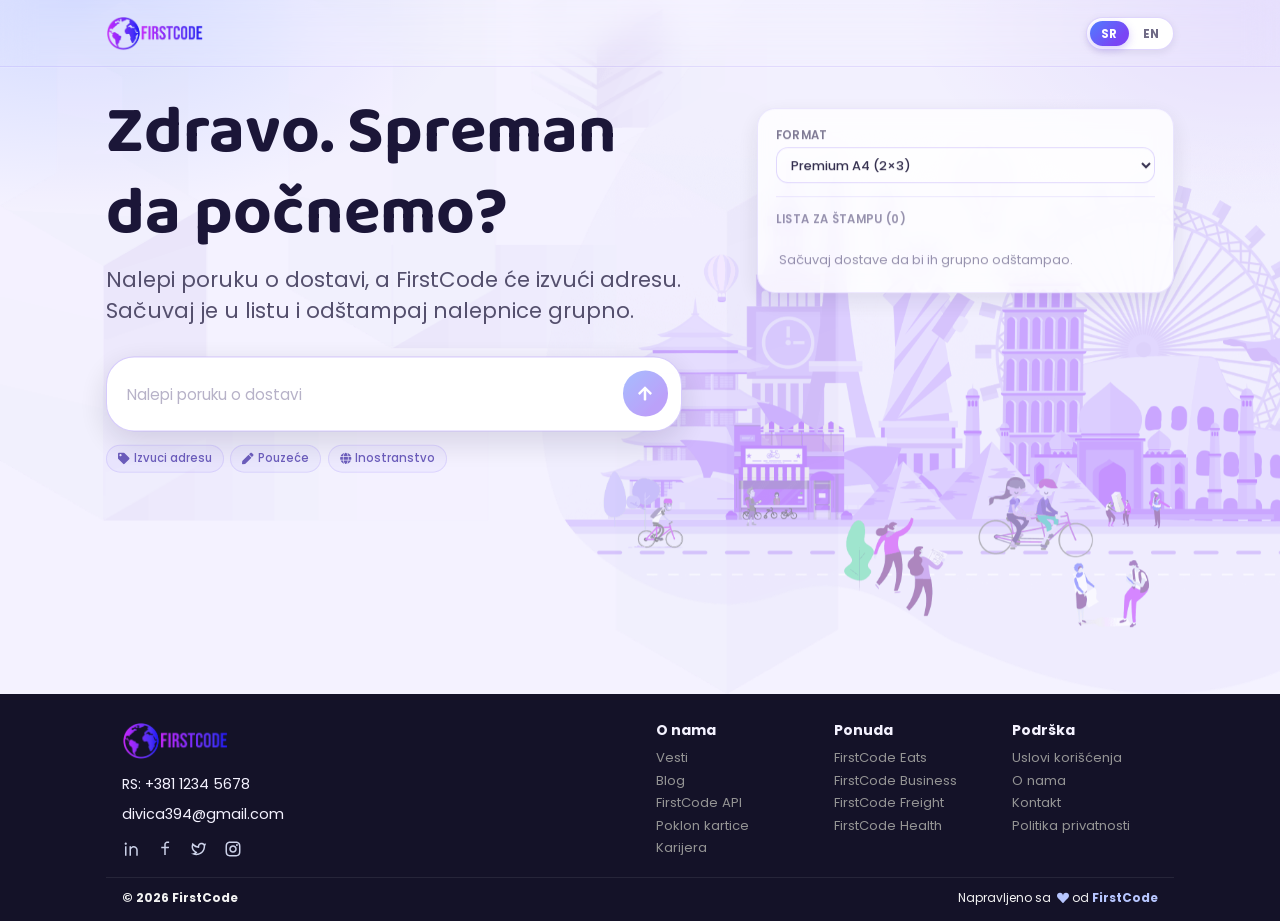
==== index.html @ b3c202a7 "Enable the Modern A4 (2×4) print format option in the selection menu and update the JavaScript const" ====
<!DOCTYPE html>
<html lang="sr" dir="ltr">

  <head>
    <meta charset="utf-8">
    <meta http-equiv="X-UA-Compatible" content="IE=edge">
    <meta name="viewport" content="width=device-width, initial-scale=1">


    <!-- ===============================================-->
    <!--    Document Title-->
    <!-- ===============================================-->
    <title data-i18n="pageTitle">FirstCode | Asistent za nalepnice</title>
    <meta name="description" data-i18n-content="pageDescription" content="Nalepi poruku o dostavi i FirstCode izvlači ime, adresu i telefon. Sačuvaj dostavu u listu i odštampaj nalepnice.">
    <meta name="robots" content="index, follow">
    <link rel="canonical" href="https://firstcode.in.rs/">
    <meta property="og:type" content="website">
    <meta property="og:site_name" content="FirstCode">
    <meta property="og:locale" content="sr_RS">
    <meta property="og:locale:alternate" content="en_US">
    <meta property="og:url" content="https://firstcode.in.rs/">
    <meta property="og:title" data-i18n-content="pageTitle" content="FirstCode | Asistent za nalepnice">
    <meta property="og:description" data-i18n-content="pageDescription" content="Nalepi poruku o dostavi i FirstCode izvlači ime, adresu i telefon. Sačuvaj dostavu u listu i odštampaj nalepnice.">
    <meta property="og:image" content="https://firstcode.in.rs/assets/img/favicons/android-chrome-512x512.png">
    <meta name="twitter:card" content="summary">
    <meta name="twitter:title" data-i18n-content="pageTitle" content="FirstCode | Asistent za nalepnice">
    <meta name="twitter:description" data-i18n-content="pageDescription" content="Nalepi poruku o dostavi i FirstCode izvlači ime, adresu i telefon. Sačuvaj dostavu u listu i odštampaj nalepnice.">
    <meta name="twitter:image" content="https://firstcode.in.rs/assets/img/favicons/android-chrome-512x512.png">
    <script type="application/ld+json">
    {
      "@context": "https://schema.org",
      "@graph": [
        {
          "@type": "WebSite",
          "@id": "https://firstcode.in.rs/#website",
          "name": "FirstCode",
          "url": "https://firstcode.in.rs/",
          "inLanguage": ["sr", "en"],
          "potentialAction": {
            "@type": "SearchAction",
            "target": {
              "@type": "EntryPoint",
              "urlTemplate": "https://firstcode.in.rs/?q={search_term_string}"
            },
            "query-input": "required name=search_term_string"
          }
        },
        {
          "@type": "WebApplication",
          "@id": "https://firstcode.in.rs/#app",
          "name": "FirstCode asistent za nalepnice",
          "url": "https://firstcode.in.rs/",
          "applicationCategory": "BusinessApplication",
          "operatingSystem": "Web",
          "browserRequirements": "Requires JavaScript",
          "isAccessibleForFree": true,
          "inLanguage": ["sr", "en"],
          "description": "Nalepi poruku o dostavi i FirstCode izvlači ime, adresu i telefon. Sačuvaj dostavu u listu i odštampaj nalepnice.",
          "offers": {
            "@type": "Offer",
            "price": "0",
            "priceCurrency": "RSD"
          }
        }
      ]
    }
    </script>


    <!-- ===============================================-->
    <!--    Favicons-->
    <!-- ===============================================-->
    <link rel="apple-touch-icon" sizes="180x180" href="assets/img/favicons/apple-touch-icon.png">
    <link rel="icon" type="image/png" sizes="32x32" href="assets/img/favicons/favicon-32x32.png">
    <link rel="icon" type="image/png" sizes="16x16" href="assets/img/favicons/favicon-16x16.png">
    <link rel="shortcut icon" type="image/x-icon" href="assets/img/favicons/favicon.ico">
    <link rel="manifest" href="assets/img/favicons/site.webmanifest">
    <meta name="msapplication-TileImage" content="assets/img/favicons/mstile-150x150.png">
    <meta name="theme-color" content="#6E46F5">


    <!-- ===============================================-->
    <!--    Stylesheets-->
    <!-- ===============================================-->
    <link rel="preconnect" href="https://fonts.googleapis.com">
    <link rel="preconnect" href="https://fonts.gstatic.com" crossorigin>
    <link href="https://fonts.googleapis.com/css2?family=Baloo+Bhaijaan+2:wght@400;500;600;700&amp;family=Poppins:ital,wght@0,400;0,500;0,600;0,700;1,300&amp;display=swap" rel="stylesheet">
    <link href="assets/css/theme.css" rel="stylesheet" />
    <link href="assets/css/user.css" rel="stylesheet" />
    <link href="assets/css/index.css" rel="stylesheet" />

  </head>


  <body>

    <!-- ===============================================-->
    <!--    Main Content-->
    <!-- ===============================================-->
    <main class="main" id="top">
      <nav class="navbar navbar-expand-lg navbar-light fixed-top py-3" data-navbar-on-scroll="light">
        <div class="container navbar-bar">
          <a class="navbar-brand" href="index.html"><img src="assets/img/icons/Logo.png" height="35" alt="FirstCode logo" /></a>
          <div id="appLanguage" class="lang-toggle" role="group" data-i18n-aria="language" aria-label="Jezik">
            <button type="button" data-lang="sr" class="is-active" aria-pressed="true">SR</button>
            <button type="button" data-lang="en" aria-pressed="false">EN</button>
          </div>
        </div>
      </nav>
      <section class="agent-home" id="home">
        <div class="bg-holder bg-size agent-bg-left">
        </div>
        <!--/.bg-holder-->

        <div class="bg-holder d-none d-lg-block hero-bg agent-bg-right">
        </div>
        <!--/.bg-holder-->

        <div class="container">
          <div class="row hero-row justify-content-center justify-content-lg-between g-4 g-xl-5">
            <div class="col-12 col-md-10 col-lg-7 text-md-start text-center">
              <div class="agent-main mx-auto mx-md-0">
                <h1 class="fs-4 fs-md-5 fs-xxl-4" data-i18n="heroTitle" data-zanim-xs='{"delay":0.3}' data-zanim-trigger="scroll">Zdravo. Spreman da počnemo?</h1>
                <p class="fs-1 mb-0" data-i18n="heroLead" data-zanim-xs='{"delay":0.5}' data-zanim-trigger="scroll">Nalepi poruku o dostavi, a FirstCode će izvući adresu. Sačuvaj je u listu i odštampaj nalepnice grupno.</p>

                <form id="composer" class="agent-composer mt-3 mt-md-4" autocomplete="off" data-zanim-xs='{"delay":0.5}' data-zanim-trigger="scroll">
                  <label class="visually-hidden" for="prompt" data-i18n="promptLabel">Nalepi poruku o dostavi</label>
                  <textarea id="prompt" rows="1" data-i18n-placeholder="promptLabel" placeholder="Nalepi poruku o dostavi" maxlength="5000" enterkeyhint="enter"></textarea>
                  <button id="send" class="agent-send" type="submit" data-i18n-aria="extractAddress" aria-label="Izvuci adresu" disabled>
                    <i class="fas fa-arrow-up"></i>
                  </button>
                </form>

                <div id="suggestions" class="agent-suggestions" data-zanim-xs='{"delay":0.6}' data-zanim-trigger="scroll">
                  <button type="button" data-i18n-text="sampleLocal" data-text="Molimo dostaviti za Anu Petrović, Knez Mihailova 12, 11000 Beograd. Telefon +381 64 123 4567.">
                    <i class="fas fa-tag me-1"></i><span class="d-none d-sm-inline" data-i18n="extractAddress">Izvuci adresu</span><span class="d-inline d-sm-none" data-i18n="addressShort">Adresa</span>
                  </button>
                  <button type="button" data-i18n-text="sampleCod" data-text="Pouzeće 3500 RSD za Marka Jovića, Bulevar kralja Aleksandra 72, 11000 Beograd. Telefon +381 63 111 2222. Tip pošiljke paket, naziv pošiljke Patike Nike.">
                    <i class="fas fa-pen me-1"></i><span data-i18n="cashOnDelivery">Pouzeće</span>
                  </button>
                  <button type="button" data-i18n-text="sampleIntl" data-text="Pošalji za John Smith, 221B Baker Street, London NW1 6XE, United Kingdom. Telefon +44 20 7946 0958.">
                    <i class="fas fa-globe me-1"></i><span data-i18n="international">Inostranstvo</span>
                  </button>
                </div>

                <div id="chat" class="agent-chat" aria-live="polite"></div>
              </div>
            </div>

            <div class="col-12 col-md-10 col-lg-5 agent-side">
              <div id="savedPanel" class="saved-panel" data-zanim-xs='{"delay":0.7}' data-zanim-trigger="scroll">
                <div id="printSettings" class="print-settings">
                  <button id="printSettingsToggle" class="print-settings-toggle" type="button" aria-expanded="false" aria-controls="printSettingsBody">
                    <span class="print-settings-toggle-main">
                      <i class="fas fa-sliders-h" aria-hidden="true"></i>
                      <span data-i18n="settings">Podešavanja</span>
                    </span>
                    <span id="printSettingsSummary" class="print-settings-summary">Premium</span>
                    <i class="fas fa-chevron-down print-settings-chevron" aria-hidden="true"></i>
                  </button>
                  <div id="printSettingsBody" class="print-settings-body">
                    <label for="printFormat">
                      <span data-i18n="format">Format</span>
                      <select id="printFormat">
                        <option value="PREMIUM_A4_2x3">Premium A4 (2×3)</option>
                        <option value="CLASSIC_A4_2x3">Classic A4 (2×3)</option>
                        <option value="MODERN_A4_2x4">Modern A4 (2×4)</option>
                        <option value="A4_4x2">A4 2×3 labels</option>
                        <option value="A4_3x3">A4 3×5 labels</option>
                        <option value="LABEL_100x150">Label 100×150 mm</option>
                      </select>
                    </label>
                  </div>
                </div>

                <div class="saved-panel-header">
                  <h2><span data-i18n="printList">Lista za štampu</span> <span id="savedCount">(0)</span></h2>
                  <button id="selectAllSaved" class="saved-select-all is-hidden" type="button">Izaberi sve</button>
                </div>
                <p id="savedEmpty" class="saved-empty" data-i18n="savedEmpty">Sačuvaj dostave da bi ih grupno odštampao.</p>
                <div id="savedList" class="saved-list"></div>
                <div id="savedPagination" class="saved-pagination" data-i18n-aria="listPagination" aria-label="Paginacija liste">
                  <span id="savedPageInfo" class="saved-pagination-info">1 / 1</span>
                  <div class="saved-pagination-controls">
                    <button id="savedPrevPage" class="saved-page-btn" type="button" data-i18n-aria="prevPage" aria-label="Prethodna strana" disabled>
                      <i class="fas fa-chevron-left" aria-hidden="true"></i>
                    </button>
                    <button id="savedNextPage" class="saved-page-btn" type="button" data-i18n-aria="nextPage" aria-label="Sledeća strana" disabled>
                      <i class="fas fa-chevron-right" aria-hidden="true"></i>
                    </button>
                  </div>
                </div>
                <div id="savedActions" class="saved-panel-actions is-empty">
                  <button id="printSaved" class="action-btn" type="button" disabled>
                    <i class="fas fa-print" aria-hidden="true"></i> <span data-i18n="print">Odštampaj</span>
                  </button>
                  <button id="clearSaved" class="action-btn" type="button" disabled>
                    <i class="fas fa-trash" aria-hidden="true"></i> <span data-i18n="deleteAll">Obriši sve</span>
                  </button>
                </div>
              </div>
            </div>
          </div>
        </div>
      </section>
    </main>
    <!-- ===============================================-->
    <!--    End of Main Content-->
    <!-- ===============================================-->

      <footer class="site-footer">
        <div class="container">
          <div class="row footer-main align-items-start">
            <div class="col-12 col-lg-6 mb-3 mb-lg-0 order-0">
              <a class="text-decoration-none footer-brand" href="#"><img src="assets/img/icons/Logo2.png" height="38" alt="FirstCode" /></a>
              <p class="text-light footer-contact">RS: +381 1234 5678</p>
              <p class="text-light footer-email">divica394@gmail.com</p>
              <div class="d-flex footer-social">
                <a href="#!"><img class="me-3" src="assets/img/gallery/linkedin-line1.svg" alt="LinkedIn" width="18" height="18" /></a>
                <a href="#!"><img class="me-3" src="assets/img/gallery/facebook-line1.svg" alt="Facebook" width="18" height="18" /></a>
                <a href="#!"><img class="me-3" src="assets/img/gallery/twitter-line1.svg" alt="Twitter" width="18" height="18" /></a>
                <a href="#!"><img class="me-3" src="assets/img/gallery/instagram-line1.svg" alt="Instagram" width="18" height="18" /></a>
              </div>
            </div>
            <div class="col-6 col-sm-4 col-lg-2 mb-3 mb-lg-0 order-2 order-sm-1">
              <h5 class="fw-bold text-light font-sans-serif footer-col-title" data-i18n="about">O nama</h5>
              <ul class="list-unstyled text-light footer-links">
                <li><a class="text-500 footer-link text-light" href="#!" data-i18n="news">Vesti</a></li>
                <li><a class="text-500 footer-link text-light" href="#!" data-i18n="blog">Blog</a></li>
                <li><a class="text-500 footer-link text-light" href="#!">FirstCode API</a></li>
                <li><a class="text-500 footer-link text-light" href="#!" data-i18n="giftCards">Poklon kartice</a></li>
                <li><a class="text-500 footer-link text-light" href="#!" data-i18n="careers">Karijera</a></li>
              </ul>
            </div>
            <div class="col-6 col-sm-4 col-lg-2 mb-3 mb-lg-0 order-3 order-sm-2">
              <h5 class="fw-bold text-light font-sans-serif footer-col-title" data-i18n="offer">Ponuda</h5>
              <ul class="list-unstyled text-light footer-links">
                <li><a class="text-500 footer-link text-light" href="#!">FirstCode Eats</a></li>
                <li><a class="text-500 footer-link text-light" href="#!">FirstCode Business</a></li>
                <li><a class="text-500 footer-link text-light" href="#!">FirstCode Freight</a></li>
                <li><a class="text-500 footer-link text-light" href="#!">FirstCode Health</a></li>
              </ul>
            </div>
            <div class="col-12 col-sm-4 col-lg-2 mb-0 order-4 order-sm-3">
              <h5 class="fw-bold text-light font-sans-serif footer-col-title" data-i18n="support">Podrška</h5>
              <ul class="list-unstyled text-light footer-links">
                <li><a class="text-500 footer-link text-light" href="terms.html" data-i18n="terms">Uslovi korišćenja</a></li>
                <li><a class="text-500 footer-link text-light" href="#!" data-i18n="about">O nama</a></li>
                <li><a class="text-500 footer-link text-light" href="#!" data-i18n="contact">Kontakt</a></li>
                <li><a class="text-500 footer-link text-light" href="privacy.html" data-i18n="usagePolicy">Politika privatnosti</a></li>
              </ul>
            </div>
          </div>

          <div class="row justify-content-md-between align-items-center footer-bottom">
            <div class="col-12 col-md-6 text-center text-md-start">
              <p class="fs--1 fw-bold text-200">&copy; 2026 FirstCode</p>
            </div>
            <div class="col-12 col-md-6 text-center text-md-end">
              <p class="fs--1 text-200"> <span data-i18n="madeWith">Napravljeno sa</span>&nbsp;
                <svg class="bi bi-suit-heart-fill" xmlns="http://www.w3.org/2000/svg" width="12" height="12" fill="#B7C6FF" viewBox="0 0 16 16">
                  <path d="M4 1c2.21 0 4 1.755 4 3.92C8 2.755 9.79 1 12 1s4 1.755 4 3.92c0 3.263-3.234 4.414-7.608 9.608a.513.513 0 0 1-.784 0C3.234 9.334 0 8.183 0 4.92 0 2.755 1.79 1 4 1z"></path>
                </svg>&nbsp;<span data-i18n="madeBy">od</span>&nbsp;<a class="fw-bold text-info text-200" href="https://firstcode.in.rs/" target="_blank">FirstCode </a>
              </p>
            </div>
          </div>
        </div>
      </footer>

    <div id="editModal" class="edit-modal" aria-hidden="true">
      <div class="edit-modal-dialog" role="dialog" aria-modal="true" aria-labelledby="editModalTitle">
        <div class="edit-modal-header">
          <h3 id="editModalTitle" data-i18n="editDelivery">Izmena dostave</h3>
          <button id="editModalClose" class="edit-modal-close" type="button" data-i18n-aria="close" aria-label="Zatvori">
            <i class="fas fa-times" aria-hidden="true"></i>
          </button>
        </div>
        <form id="editForm" class="edit-form">
          <input type="hidden" id="editId" />
          <div class="edit-form-grid">
            <label class="span-2">
              <span data-i18n="fullName">Ime i prezime</span>
              <input id="editFullName" name="fullName" type="text" required maxlength="200" autocomplete="name" />
            </label>
            <label>
              <span data-i18n="phone">Telefon</span>
              <input id="editPhone" name="phoneNumber" type="text" maxlength="50" autocomplete="tel" />
            </label>
            <label>
              <span data-i18n="email">Email</span>
              <input id="editEmail" name="email" type="email" maxlength="120" autocomplete="email" />
            </label>
            <label class="span-2">
              <span data-i18n="street">Ulica i broj</span>
              <input id="editStreet" name="streetAddress" type="text" required maxlength="250" autocomplete="street-address" />
            </label>
            <label>
              <span data-i18n="city">Grad</span>
              <input id="editCity" name="city" type="text" required maxlength="120" autocomplete="address-level2" />
            </label>
            <label>
              <span data-i18n="postalCode">Poštanski broj</span>
              <input id="editPostal" name="postalCode" type="text" maxlength="20" autocomplete="postal-code" />
            </label>
            <label>
              <span data-i18n="country">Država</span>
              <input id="editCountry" name="country" type="text" maxlength="120" autocomplete="country-name" />
            </label>
            <label>
              <span data-i18n="payer">Plaća</span>
              <select id="editPayer" name="payerType">
                <option value="RECEIVER" data-i18n="receiver">Primalac</option>
                <option value="SENDER" data-i18n="sender">Pošiljalac</option>
              </select>
            </label>
            <label class="span-2">
              <span data-i18n="codAmount">Pouzeće (RSD)</span>
              <input id="editCod" name="codAmount" type="number" min="0" step="0.01" inputmode="decimal" />
            </label>
            <label>
              <span data-i18n="shipmentType">Tip pošiljke</span>
              <input id="editShipmentType" name="shipmentType" type="text" list="shipmentTypeOptions" maxlength="80" autocomplete="off" />
              <datalist id="shipmentTypeOptions">
                <option value="paket"></option>
                <option value="Post Express"></option>
                <option value="Preporučena"></option>
                <option value="Preporučena inostranstvo"></option>
                <option value="EMS"></option>
                <option value="Vrednosno pismo"></option>
                <option value="dokument"></option>
                <option value="pismo"></option>
                <option value="paleta"></option>
              </datalist>
            </label>
            <label>
              <span data-i18n="shipmentName">Naziv pošiljke</span>
              <input id="editShipmentName" name="shipmentName" type="text" maxlength="200" autocomplete="off" />
            </label>
          </div>
          <div class="edit-modal-actions">
            <button id="editCancel" class="action-btn" type="button">
              <i class="fas fa-times" aria-hidden="true"></i> <span data-i18n="close">Zatvori</span>
            </button>
            <button id="editPrint" class="action-btn" type="button">
              <i class="fas fa-print" aria-hidden="true"></i> <span data-i18n="print">Odštampaj</span>
            </button>
            <button id="editSave" class="action-btn is-primary" type="submit">
              <i class="fas fa-save" aria-hidden="true"></i> <span data-i18n="save">Sačuvaj</span>
            </button>
          </div>
        </form>
      </div>
    </div>

    <div id="confirmModal" class="edit-modal" aria-hidden="true">
      <div class="edit-modal-dialog confirm-modal-dialog" role="dialog" aria-modal="true" aria-labelledby="confirmModalTitle">
        <div class="edit-modal-header">
          <h3 id="confirmModalTitle" data-i18n="confirm">Potvrda</h3>
          <button id="confirmModalClose" class="edit-modal-close" type="button" data-i18n-aria="close" aria-label="Zatvori">
            <i class="fas fa-times" aria-hidden="true"></i>
          </button>
        </div>
        <p id="confirmModalMessage" class="confirm-modal-message"></p>
        <div class="edit-modal-actions">
          <button id="confirmCancel" class="action-btn" type="button">
            <i class="fas fa-times" aria-hidden="true"></i> <span data-i18n="cancel">Otkaži</span>
          </button>
          <button id="confirmOk" class="action-btn is-danger" type="button">
            <i class="fas fa-trash" aria-hidden="true"></i> <span data-i18n="delete">Obriši</span>
          </button>
        </div>
      </div>
    </div>

    <div id="pdfPreviewModal" class="edit-modal pdf-preview-modal" aria-hidden="true">
      <div class="pdf-preview-tools">
        <button id="pdfPreviewDownload" class="pdf-preview-tool" type="button" data-i18n-aria="download" aria-label="Preuzmi" disabled>
          <i class="fas fa-download" aria-hidden="true"></i>
        </button>
        <button id="pdfPreviewPrint" class="pdf-preview-tool" type="button" data-i18n-aria="print" aria-label="Odštampaj" disabled>
          <i class="fas fa-print" aria-hidden="true"></i>
        </button>
        <button id="pdfPreviewClose" class="pdf-preview-tool" type="button" data-i18n-aria="close" aria-label="Zatvori">
          <i class="fas fa-times" aria-hidden="true"></i>
        </button>
      </div>
      <div class="pdf-preview-dialog" role="dialog" aria-modal="true" data-i18n-aria="labelPreview" aria-label="Pregled nalepnice">
        <div id="pdfPreviewStatus" class="pdf-preview-status" hidden>
          <span class="pdf-preview-spinner" aria-hidden="true"></span>
          <span id="pdfPreviewStatusText">Pripremam pregled</span>
        </div>
        <div id="pdfPreviewPages" class="pdf-preview-pages"></div>
      </div>
    </div>

    <!-- ===============================================-->
    <!--    JavaScripts-->
    <!-- ===============================================-->
    <script src="vendors/popper/popper.min.js"></script>
    <script src="vendors/bootstrap/bootstrap.min.js"></script>
    <script src="vendors/anchorjs/anchor.min.js"></script>
    <script src="vendors/is/is.min.js"></script>
    <script src="vendors/fontawesome/all.min.js"></script>
    <script src="vendors/lodash/lodash.min.js"></script>
    <script src="https://cdnjs.cloudflare.com/ajax/libs/gsap/3.7.0/gsap.min.js"></script>
    <script src="vendors/imagesloaded/imagesloaded.pkgd.js"></script>
    <script src="vendors/gsap/customEase.js"></script>
    <script src="vendors/gsap/scrollToPlugin.js"></script>
    <!--script(src=`${CWD}vendors/gsap/drawSVGPlugin.js`)-->
    <script src="assets/js/theme.js"></script>
    <script src="assets/js/i18n.js"></script>
    <script src="assets/js/index.js"></script>


  </body>

</html>
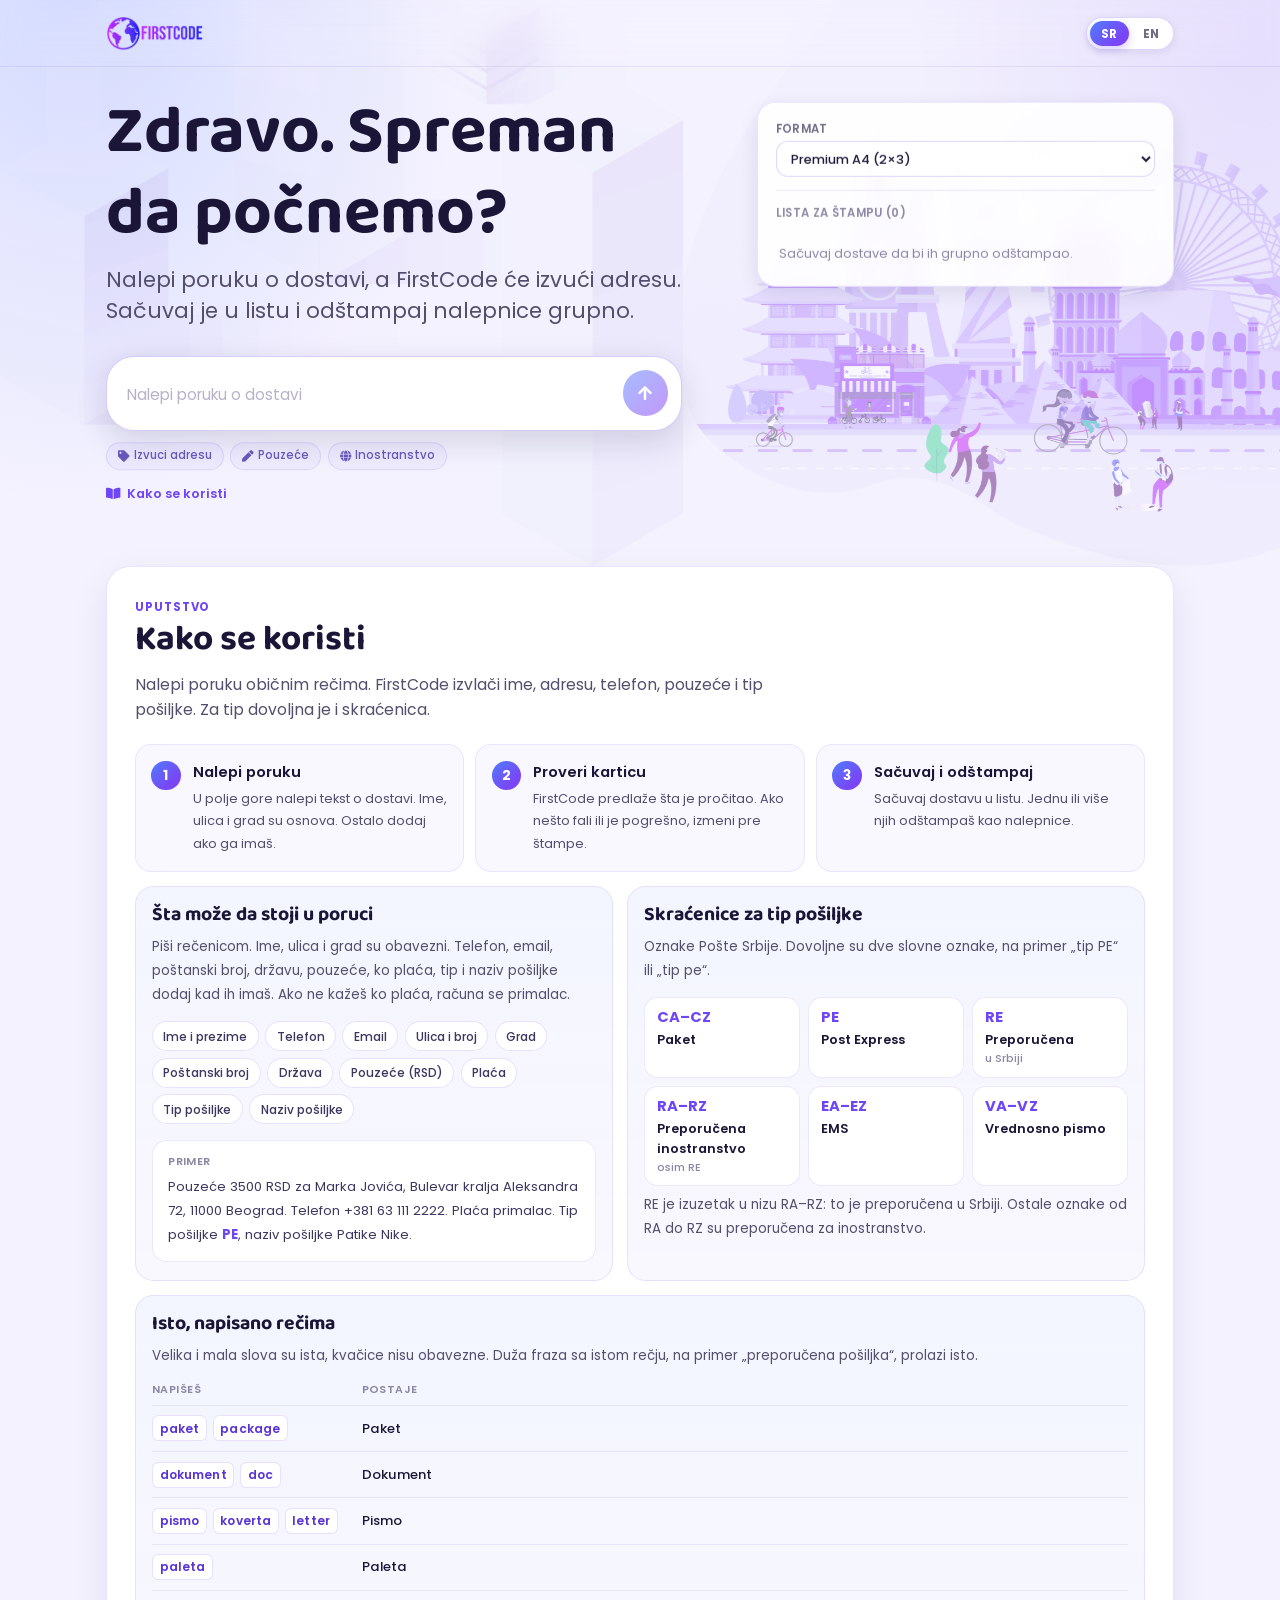
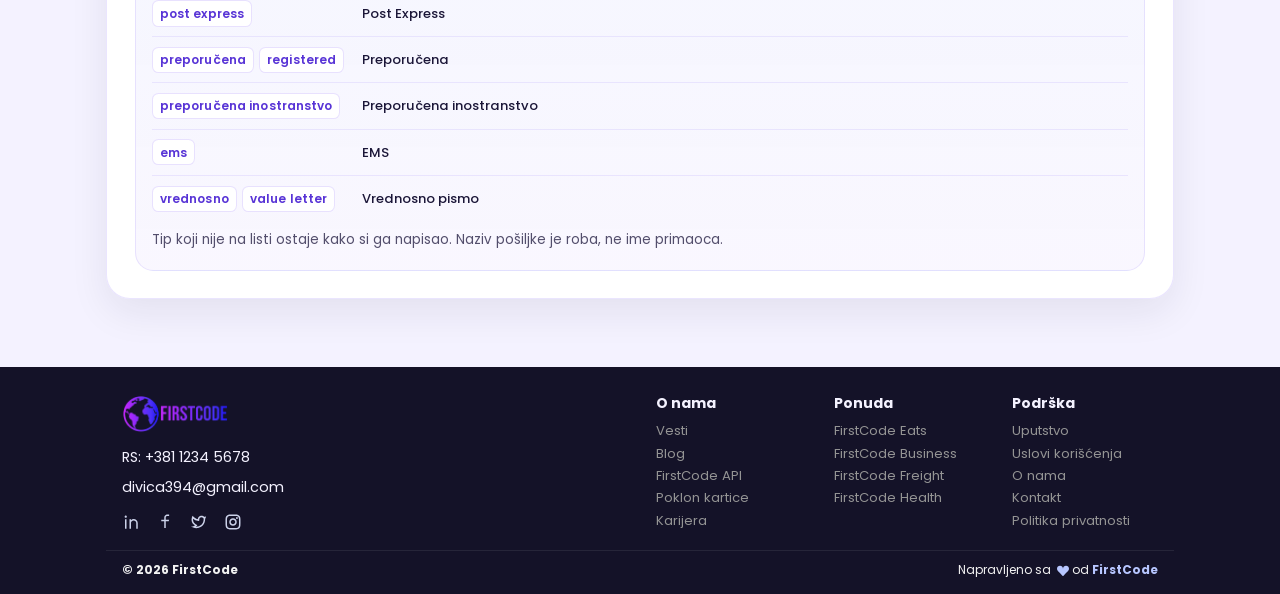
==== commit 95d8ecf9: "Add a home-page guide for the label flow and shipment shortcuts. The guide shows the three steps, wh" ====
--- a/index.html
+++ b/index.html
@@ -142,6 +142,10 @@
                     <i class="fas fa-globe me-1"></i><span data-i18n="international">Inostranstvo</span>
                   </button>
                 </div>
+                <a class="usage-jump" href="#uputstvo">
+                  <i class="fas fa-book-open" aria-hidden="true"></i>
+                  <span data-i18n="guideJump">Kako se koristi</span>
+                </a>
 
                 <div id="chat" class="agent-chat" aria-live="polite"></div>
               </div>
@@ -199,6 +203,156 @@
                   </button>
                 </div>
               </div>
+            </div>
+          </div>
+        </div>
+      </section>
+
+      <section class="usage-guide" id="uputstvo" aria-labelledby="usageGuideTitle">
+        <div class="container">
+          <div class="usage-guide-card">
+            <p class="usage-kicker" data-i18n="guideKicker">Uputstvo</p>
+            <h2 id="usageGuideTitle" data-i18n="guideTitle">Kako se koristi</h2>
+            <p class="usage-lead" data-i18n="guideLead">Nalepi poruku običnim rečima. FirstCode izvlači ime, adresu, telefon, pouzeće i tip pošiljke. Za tip dovoljna je i skraćenica.</p>
+
+            <ol class="usage-steps">
+              <li class="usage-step">
+                <span class="usage-step-index" aria-hidden="true">1</span>
+                <div>
+                  <h3 data-i18n="guideStep1Title">Nalepi poruku</h3>
+                  <p data-i18n="guideStep1Body">U polje gore nalepi tekst o dostavi. Ime, ulica i grad su osnova. Ostalo dodaj ako ga imaš.</p>
+                </div>
+              </li>
+              <li class="usage-step">
+                <span class="usage-step-index" aria-hidden="true">2</span>
+                <div>
+                  <h3 data-i18n="guideStep2Title">Proveri karticu</h3>
+                  <p data-i18n="guideStep2Body">FirstCode predlaže šta je pročitao. Ako nešto fali ili je pogrešno, izmeni pre štampe.</p>
+                </div>
+              </li>
+              <li class="usage-step">
+                <span class="usage-step-index" aria-hidden="true">3</span>
+                <div>
+                  <h3 data-i18n="guideStep3Title">Sačuvaj i odštampaj</h3>
+                  <p data-i18n="guideStep3Body">Sačuvaj dostavu u listu. Jednu ili više njih odštampaš kao nalepnice.</p>
+                </div>
+              </li>
+            </ol>
+
+            <div class="usage-split">
+              <article class="usage-panel">
+                <h3 data-i18n="guideWriteTitle">Šta može da stoji u poruci</h3>
+                <p data-i18n="guideWriteBody">Piši rečenicom. Ime, ulica i grad su obavezni. Telefon, email, poštanski broj, državu, pouzeće, ko plaća, tip i naziv pošiljke dodaj kad ih imaš. Ako ne kažeš ko plaća, računa se primalac.</p>
+                <ul class="usage-fields">
+                  <li data-i18n="fullName">Ime i prezime</li>
+                  <li data-i18n="phone">Telefon</li>
+                  <li data-i18n="email">Email</li>
+                  <li data-i18n="street">Ulica i broj</li>
+                  <li data-i18n="city">Grad</li>
+                  <li data-i18n="postalCode">Poštanski broj</li>
+                  <li data-i18n="country">Država</li>
+                  <li data-i18n="codAmount">Pouzeće (RSD)</li>
+                  <li data-i18n="payer">Plaća</li>
+                  <li data-i18n="shipmentType">Tip pošiljke</li>
+                  <li data-i18n="shipmentName">Naziv pošiljke</li>
+                </ul>
+                <div class="usage-example">
+                  <span class="usage-example-label" data-i18n="guideExampleLabel">Primer</span>
+                  <p>
+                    <span data-i18n="guideExampleBefore">Pouzeće 3500 RSD za Marka Jovića, Bulevar kralja Aleksandra 72, 11000 Beograd. Telefon +381 63 111 2222. Plaća primalac. Tip pošiljke </span><code>PE</code><span data-i18n="guideExampleAfter">, naziv pošiljke Patike Nike.</span>
+                  </p>
+                </div>
+              </article>
+
+              <article class="usage-panel">
+                <h3 data-i18n="guideMarksTitle">Skraćenice za tip pošiljke</h3>
+                <p data-i18n="guideMarksLead">Oznake Pošte Srbije. Dovoljne su dve slovne oznake, na primer „tip PE“ ili „tip pe“.</p>
+                <div class="usage-marks">
+                  <div class="usage-mark">
+                    <code>CA–CZ</code>
+                    <strong data-i18n="shipmentTypePaket">Paket</strong>
+                    <small></small>
+                  </div>
+                  <div class="usage-mark">
+                    <code>PE</code>
+                    <strong data-i18n="shipmentTypePostExpress">Post Express</strong>
+                    <small></small>
+                  </div>
+                  <div class="usage-mark">
+                    <code>RE</code>
+                    <strong data-i18n="shipmentTypeRegistered">Preporučena</strong>
+                    <small data-i18n="guideMarkDomestic">u Srbiji</small>
+                  </div>
+                  <div class="usage-mark">
+                    <code>RA–RZ</code>
+                    <strong data-i18n="shipmentTypeRegisteredIntl">Preporučena inostranstvo</strong>
+                    <small data-i18n="guideMarkExceptRe">osim RE</small>
+                  </div>
+                  <div class="usage-mark">
+                    <code>EA–EZ</code>
+                    <strong data-i18n="shipmentTypeEms">EMS</strong>
+                    <small></small>
+                  </div>
+                  <div class="usage-mark">
+                    <code>VA–VZ</code>
+                    <strong data-i18n="shipmentTypeValueLetter">Vrednosno pismo</strong>
+                    <small></small>
+                  </div>
+                </div>
+                <p class="usage-hint" data-i18n="guideMarksHint">RE je izuzetak u nizu RA–RZ: to je preporučena u Srbiji. Ostale oznake od RA do RZ su preporučena za inostranstvo.</p>
+              </article>
+            </div>
+
+            <div class="usage-words">
+              <h3 data-i18n="guideWordsTitle">Isto, napisano rečima</h3>
+              <p data-i18n="guideWordsLead">Velika i mala slova su ista, kvačice nisu obavezne. Duža fraza sa istom rečju, na primer „preporučena pošiljka“, prolazi isto.</p>
+              <table class="usage-aliases">
+                <thead>
+                  <tr>
+                    <th scope="col" data-i18n="guideAliasYouWrite">Napišeš</th>
+                    <th scope="col" data-i18n="guideAliasBecomes">Postaje</th>
+                  </tr>
+                </thead>
+                <tbody>
+                  <tr>
+                    <td><code>paket</code><code>package</code></td>
+                    <td data-i18n="shipmentTypePaket">Paket</td>
+                  </tr>
+                  <tr>
+                    <td><code>dokument</code><code>doc</code></td>
+                    <td data-i18n="shipmentTypeDokument">Dokument</td>
+                  </tr>
+                  <tr>
+                    <td><code>pismo</code><code>koverta</code><code>letter</code></td>
+                    <td data-i18n="shipmentTypePismo">Pismo</td>
+                  </tr>
+                  <tr>
+                    <td><code>paleta</code></td>
+                    <td data-i18n="shipmentTypePaleta">Paleta</td>
+                  </tr>
+                  <tr>
+                    <td><code>post express</code></td>
+                    <td data-i18n="shipmentTypePostExpress">Post Express</td>
+                  </tr>
+                  <tr>
+                    <td><code>preporučena</code><code>registered</code></td>
+                    <td data-i18n="shipmentTypeRegistered">Preporučena</td>
+                  </tr>
+                  <tr>
+                    <td><code>preporučena inostranstvo</code></td>
+                    <td data-i18n="shipmentTypeRegisteredIntl">Preporučena inostranstvo</td>
+                  </tr>
+                  <tr>
+                    <td><code>ems</code></td>
+                    <td data-i18n="shipmentTypeEms">EMS</td>
+                  </tr>
+                  <tr>
+                    <td><code>vrednosno</code><code>value letter</code></td>
+                    <td data-i18n="shipmentTypeValueLetter">Vrednosno pismo</td>
+                  </tr>
+                </tbody>
+              </table>
+              <p class="usage-unknown" data-i18n="guideUnknown">Tip koji nije na listi ostaje kako si ga napisao. Naziv pošiljke je roba, ne ime primaoca.</p>
             </div>
           </div>
         </div>
@@ -244,6 +398,7 @@
             <div class="col-12 col-sm-4 col-lg-2 mb-0 order-4 order-sm-3">
               <h5 class="fw-bold text-light font-sans-serif footer-col-title" data-i18n="support">Podrška</h5>
               <ul class="list-unstyled text-light footer-links">
+                <li><a class="text-500 footer-link text-light" href="#uputstvo" data-i18n="guideKicker">Uputstvo</a></li>
                 <li><a class="text-500 footer-link text-light" href="terms.html" data-i18n="terms">Uslovi korišćenja</a></li>
                 <li><a class="text-500 footer-link text-light" href="#!" data-i18n="about">O nama</a></li>
                 <li><a class="text-500 footer-link text-light" href="#!" data-i18n="contact">Kontakt</a></li>
--- a/assets/css/index.css
+++ b/assets/css/index.css
@@ -18,12 +18,13 @@
 
 .agent-home {
   padding-top: 5.5rem !important;
-  padding-bottom: 10.5rem !important;
+  padding-bottom: 3.25rem !important;
   min-height: auto !important;
   overflow: hidden;
 }
 
-.agent-home.is-chatting .agent-suggestions { display: none; }
+.agent-home.is-chatting .agent-suggestions,
+.agent-home.is-chatting .usage-jump { display: none; }
 
 .agent-home .hero-row {
   align-items: flex-start;
@@ -598,7 +599,7 @@
 @media (min-width: 992px) {
   .agent-home {
     padding-top: 6rem !important;
-    padding-bottom: 14rem !important;
+    padding-bottom: 3.75rem !important;
   }
 
   .agent-side {
@@ -1041,7 +1042,7 @@
 @media (max-width: 767.98px) {
   .agent-home {
     padding-top: 4.75rem !important;
-    padding-bottom: 6rem !important;
+    padding-bottom: 2.25rem !important;
   }
 
   .agent-home .container {
@@ -1372,6 +1373,309 @@
   }
 }
 
+.usage-jump {
+  display: inline-flex;
+  align-items: center;
+  gap: 0.4rem;
+  margin-top: 0.85rem;
+  color: #6E46F5;
+  font: 600 0.8rem/1.2rem "Poppins", sans-serif;
+  text-decoration: none;
+}
+
+.usage-jump i {
+  font-size: 0.75rem;
+}
+
+.usage-jump:hover {
+  color: #5834D6;
+  text-decoration: underline;
+}
+
+.usage-jump:focus-visible {
+  outline: 2px solid #6E46F5;
+  outline-offset: 3px;
+  border-radius: 0.3rem;
+}
+
+.usage-guide {
+  scroll-margin-top: 5.5rem;
+  padding: 0 0 4.25rem;
+}
+
+.usage-guide-card {
+  padding: 1.35rem 1.05rem 1.3rem;
+  border: 1px solid rgba(110, 70, 245, 0.14);
+  border-radius: 1.5rem;
+  background: rgba(255, 255, 255, 0.94);
+  box-shadow: 0 0.85rem 2.4rem rgba(27, 22, 56, 0.08);
+}
+
+.usage-kicker {
+  margin: 0;
+  color: #6E46F5;
+  font: 700 0.72rem/1rem "Poppins", sans-serif;
+  letter-spacing: 0.08em;
+  text-transform: uppercase;
+}
+
+.usage-guide h2 {
+  margin: 0.35rem 0 0;
+  color: #1B1638;
+  font-family: "Baloo Bhaijaan 2", "Poppins", sans-serif;
+  font-size: clamp(1.7rem, 3vw, 2.2rem);
+  font-weight: 700;
+  line-height: 1.15;
+}
+
+.usage-lead {
+  max-width: 40rem;
+  margin: 0.65rem 0 0;
+  color: #534E6C;
+  font: 400 0.98rem/1.6rem "Poppins", sans-serif;
+}
+
+.usage-steps {
+  display: grid;
+  grid-template-columns: 1fr;
+  gap: 0.7rem;
+  margin: 1.35rem 0 0;
+  padding: 0;
+  list-style: none;
+}
+
+.usage-step {
+  display: flex;
+  gap: 0.75rem;
+  margin: 0;
+  padding: 0.95rem 0.95rem 1rem;
+  border: 1px solid rgba(110, 70, 245, 0.1);
+  border-radius: 1rem;
+  background: rgba(110, 70, 245, 0.045);
+}
+
+.usage-step-index {
+  display: grid;
+  flex: 0 0 auto;
+  place-items: center;
+  width: 1.85rem;
+  height: 1.85rem;
+  border-radius: 50%;
+  background: var(--fc-gradient);
+  color: #fff;
+  font: 700 0.85rem/1 "Poppins", sans-serif;
+}
+
+.usage-step h3 {
+  margin: 0.12rem 0 0;
+  color: #1B1638;
+  font: 600 0.92rem/1.3rem "Poppins", sans-serif;
+}
+
+.usage-step p {
+  margin: 0.28rem 0 0;
+  color: #534E6C;
+  font: 400 0.8rem/1.4rem "Poppins", sans-serif;
+}
+
+.usage-split {
+  display: grid;
+  gap: 0.85rem;
+  margin-top: 0.85rem;
+}
+
+.usage-panel,
+.usage-words {
+  padding: 1.1rem 1rem 1.15rem;
+  border: 1px solid rgba(110, 70, 245, 0.12);
+  border-radius: 1.15rem;
+  background: linear-gradient(180deg, rgba(79, 125, 255, 0.07), rgba(122, 69, 245, 0.045));
+}
+
+.usage-words {
+  margin-top: 0.85rem;
+}
+
+.usage-panel h3,
+.usage-words h3 {
+  margin: 0;
+  color: #1B1638;
+  font-family: "Baloo Bhaijaan 2", "Poppins", sans-serif;
+  font-size: 1.22rem;
+  font-weight: 700;
+  line-height: 1.25;
+}
+
+.usage-panel > p,
+.usage-words > p {
+  margin: 0.4rem 0 0;
+  color: #534E6C;
+  font: 400 0.84rem/1.5rem "Poppins", sans-serif;
+}
+
+.usage-fields {
+  display: flex;
+  flex-wrap: wrap;
+  gap: 0.4rem;
+  margin: 0.9rem 0 0;
+  padding: 0;
+  list-style: none;
+}
+
+.usage-fields li {
+  padding: 0.28rem 0.65rem;
+  border: 1px solid rgba(110, 70, 245, 0.16);
+  border-radius: 999px;
+  background: #fff;
+  color: #3d3760;
+  font: 500 0.75rem/1.2rem "Poppins", sans-serif;
+}
+
+.usage-example {
+  margin: 0.95rem 0 0;
+  padding: 0.85rem 0.95rem;
+  border: 1px solid rgba(110, 70, 245, 0.12);
+  border-radius: 0.9rem;
+  background: #fff;
+}
+
+.usage-example-label {
+  display: block;
+  margin-bottom: 0.3rem;
+  color: #8B86A3;
+  font: 600 0.68rem/1rem "Poppins", sans-serif;
+  letter-spacing: 0.04em;
+  text-transform: uppercase;
+}
+
+.usage-example p {
+  margin: 0;
+  color: #3d3760;
+  font: 400 0.82rem/1.5rem "Poppins", sans-serif;
+}
+
+.usage-marks {
+  display: grid;
+  grid-template-columns: 1fr 1fr;
+  gap: 0.5rem;
+  margin-top: 0.9rem;
+}
+
+.usage-mark {
+  min-width: 0;
+  padding: 0.7rem 0.75rem 0.6rem;
+  border: 1px solid rgba(110, 70, 245, 0.12);
+  border-radius: 0.85rem;
+  background: #fff;
+}
+
+.usage-guide code {
+  padding: 0;
+  background: none;
+  color: #6E46F5;
+  font-family: "Poppins", sans-serif;
+  font-size: 0.82rem;
+  font-weight: 700;
+  letter-spacing: 0.01em;
+}
+
+.usage-mark code {
+  display: block;
+  font-size: 0.92rem;
+  line-height: 1.2;
+}
+
+.usage-mark strong {
+  display: block;
+  margin-top: 0.18rem;
+  color: #1B1638;
+  font: 600 0.8rem/1.25rem "Poppins", sans-serif;
+}
+
+.usage-mark small {
+  display: block;
+  min-height: 1rem;
+  margin-top: 0.08rem;
+  color: #8B86A3;
+  font: 500 0.68rem/1rem "Poppins", sans-serif;
+}
+
+.usage-hint,
+.usage-unknown {
+  margin: 0.75rem 0 0;
+  color: #6F6A86;
+  font: 400 0.78rem/1.45rem "Poppins", sans-serif;
+}
+
+.usage-aliases {
+  width: 100%;
+  margin: 0.9rem 0 0;
+  border-collapse: collapse;
+}
+
+.usage-aliases th {
+  padding: 0 0.75rem 0.4rem 0;
+  color: #8B86A3;
+  font: 600 0.68rem/1rem "Poppins", sans-serif;
+  letter-spacing: 0.04em;
+  text-align: left;
+  text-transform: uppercase;
+}
+
+.usage-aliases td {
+  padding: 0.48rem 0.75rem 0.48rem 0;
+  border-top: 1px solid rgba(110, 70, 245, 0.1);
+  color: #1B1638;
+  font: 500 0.82rem/1.35rem "Poppins", sans-serif;
+  vertical-align: middle;
+}
+
+@media (min-width: 768px) {
+  .usage-aliases td:first-child {
+    width: 1%;
+    white-space: nowrap;
+  }
+}
+
+.usage-aliases code {
+  display: inline-block;
+  margin: 0.12rem 0.35rem 0.12rem 0;
+  padding: 0.08rem 0.42rem;
+  border: 1px solid rgba(110, 70, 245, 0.16);
+  border-radius: 0.4rem;
+  background: #fff;
+  color: #5834D6;
+  font-size: 0.75rem;
+  font-weight: 600;
+  line-height: 1.35rem;
+}
+
+@media (min-width: 768px) {
+  .usage-guide-card {
+    padding: 2rem 1.75rem 1.7rem;
+  }
+
+  .usage-steps {
+    grid-template-columns: repeat(3, minmax(0, 1fr));
+  }
+}
+
+@media (min-width: 992px) {
+  .usage-split {
+    grid-template-columns: minmax(0, 0.96fr) minmax(0, 1.04fr);
+  }
+
+  .usage-marks {
+    grid-template-columns: repeat(3, minmax(0, 1fr));
+  }
+}
+
+@media (max-width: 380px) {
+  .usage-marks {
+    grid-template-columns: 1fr;
+  }
+}
+
 .pdf-print-frame {
   position: fixed;
   width: 0;
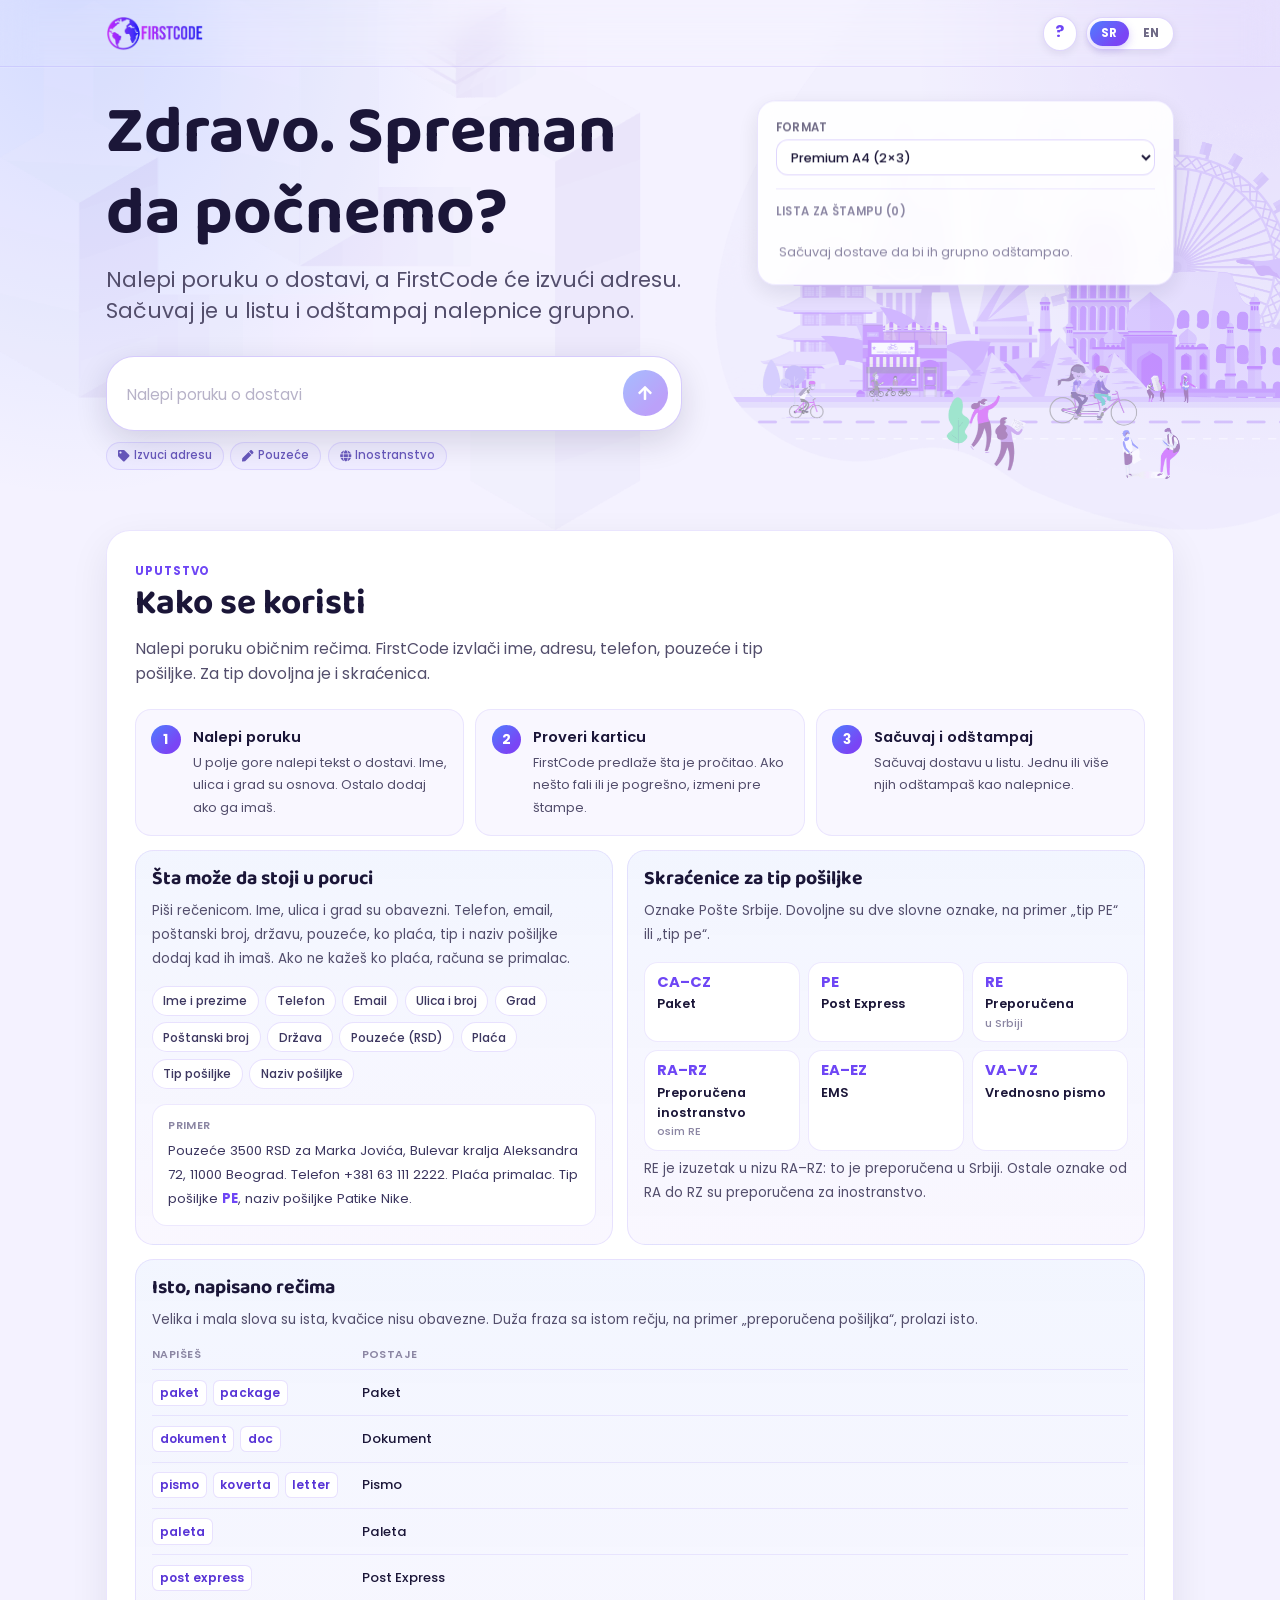
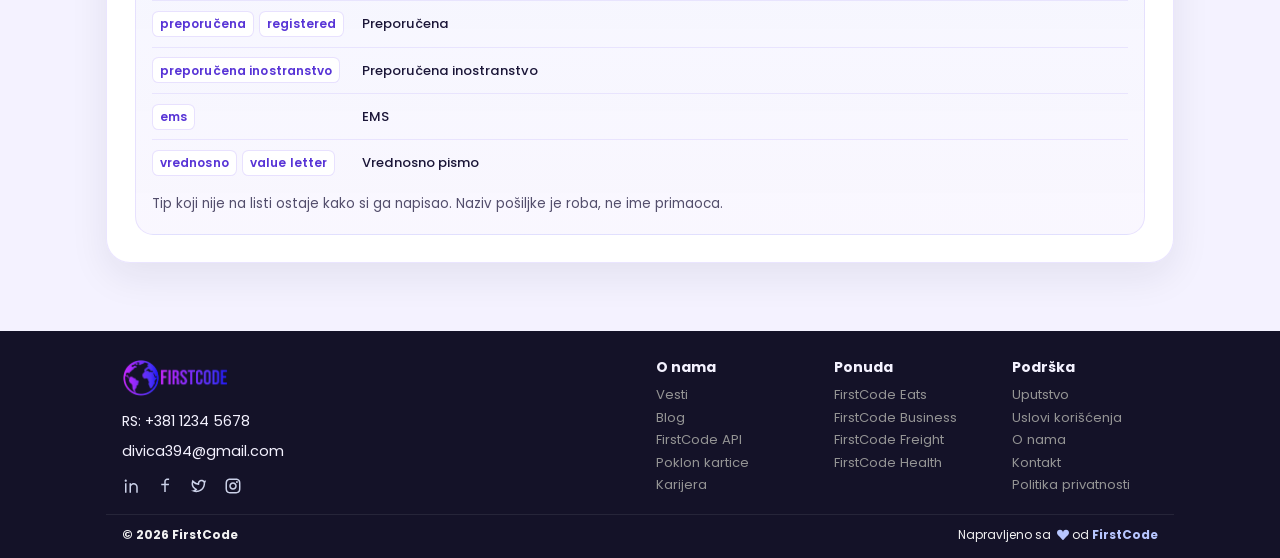
==== commit 4179b6bc: "Replace the usage link with a header question mark. The mark sits beside the language switch, shows " ====
--- a/index.html
+++ b/index.html
@@ -101,9 +101,15 @@
       <nav class="navbar navbar-expand-lg navbar-light fixed-top py-3" data-navbar-on-scroll="light">
         <div class="container navbar-bar">
           <a class="navbar-brand" href="index.html"><img src="assets/img/icons/Logo.png" height="35" alt="FirstCode logo" /></a>
-          <div id="appLanguage" class="lang-toggle" role="group" data-i18n-aria="language" aria-label="Jezik">
-            <button type="button" data-lang="sr" class="is-active" aria-pressed="true">SR</button>
-            <button type="button" data-lang="en" aria-pressed="false">EN</button>
+          <div class="navbar-tools">
+            <a class="guide-help" href="#uputstvo" data-i18n-aria="guideJump" aria-label="Kako se koristi">
+              <span class="guide-help-mark" aria-hidden="true">?</span>
+              <span class="guide-help-tip" data-i18n="guideJump">Kako se koristi</span>
+            </a>
+            <div id="appLanguage" class="lang-toggle" role="group" data-i18n-aria="language" aria-label="Jezik">
+              <button type="button" data-lang="sr" class="is-active" aria-pressed="true">SR</button>
+              <button type="button" data-lang="en" aria-pressed="false">EN</button>
+            </div>
           </div>
         </div>
       </nav>
@@ -142,10 +148,6 @@
                     <i class="fas fa-globe me-1"></i><span data-i18n="international">Inostranstvo</span>
                   </button>
                 </div>
-                <a class="usage-jump" href="#uputstvo">
-                  <i class="fas fa-book-open" aria-hidden="true"></i>
-                  <span data-i18n="guideJump">Kako se koristi</span>
-                </a>
 
                 <div id="chat" class="agent-chat" aria-live="polite"></div>
               </div>
--- a/assets/css/index.css
+++ b/assets/css/index.css
@@ -23,8 +23,7 @@
   overflow: hidden;
 }
 
-.agent-home.is-chatting .agent-suggestions,
-.agent-home.is-chatting .usage-jump { display: none; }
+.agent-home.is-chatting .agent-suggestions { display: none; }
 
 .agent-home .hero-row {
   align-items: flex-start;
@@ -430,6 +429,104 @@
   padding-bottom: 0;
 }
 
+.navbar-tools {
+  display: flex;
+  align-items: center;
+  gap: 0.55rem;
+  margin-left: auto;
+}
+
+.guide-help {
+  position: relative;
+  display: grid;
+  place-items: center;
+  width: 2.15rem;
+  height: 2.15rem;
+  flex: 0 0 auto;
+  border: 1px solid rgba(110, 70, 245, 0.22);
+  border-radius: 50%;
+  background: #fff;
+  color: #6E46F5;
+  box-shadow: 0 0.15rem 0.55rem rgba(27, 22, 56, 0.08);
+  text-decoration: none;
+  transition: background 0.18s ease, color 0.18s ease, border-color 0.18s ease, box-shadow 0.18s ease;
+}
+
+.guide-help-mark {
+  font: 700 1rem/1 "Poppins", sans-serif;
+  transform: translateY(-0.04rem);
+}
+
+.guide-help:hover,
+.guide-help:focus-visible {
+  background: var(--fc-gradient);
+  color: #fff;
+  border-color: transparent;
+  box-shadow: 0 0.2rem 0.55rem rgba(110, 70, 245, 0.28);
+}
+
+.guide-help:focus-visible {
+  outline: 2px solid #6E46F5;
+  outline-offset: 3px;
+}
+
+.guide-help-tip {
+  position: absolute;
+  top: calc(100% + 0.55rem);
+  left: 50%;
+  z-index: 5;
+  padding: 0.38rem 0.7rem;
+  border-radius: 0.55rem;
+  background: #1B1638;
+  color: #fff;
+  font: 600 0.72rem/1.15rem "Poppins", sans-serif;
+  white-space: nowrap;
+  opacity: 0;
+  pointer-events: none;
+  box-shadow: 0 0.45rem 1.1rem rgba(27, 22, 56, 0.2);
+  transform: translateX(-50%) translateY(-0.15rem);
+  transition: opacity 0.15s ease, transform 0.15s ease;
+}
+
+.guide-help-tip::before {
+  content: "";
+  position: absolute;
+  bottom: 100%;
+  left: 50%;
+  transform: translateX(-50%);
+  border: 0.32rem solid transparent;
+  border-bottom-color: #1B1638;
+}
+
+.guide-help:hover .guide-help-tip,
+.guide-help:focus-visible .guide-help-tip {
+  opacity: 1;
+  transform: translateX(-50%) translateY(0);
+}
+
+.navbar-tools .lang-toggle {
+  margin-left: 0;
+}
+
+@media (max-width: 420px) {
+  .guide-help-tip {
+    left: auto;
+    right: -0.15rem;
+    transform: translateY(-0.15rem);
+  }
+
+  .guide-help-tip::before {
+    left: auto;
+    right: 0.7rem;
+    transform: none;
+  }
+
+  .guide-help:hover .guide-help-tip,
+  .guide-help:focus-visible .guide-help-tip {
+    transform: translateY(0);
+  }
+}
+
 .lang-toggle {
   display: grid;
   grid-template-columns: 1fr 1fr;
@@ -1373,31 +1470,6 @@
   }
 }
 
-.usage-jump {
-  display: inline-flex;
-  align-items: center;
-  gap: 0.4rem;
-  margin-top: 0.85rem;
-  color: #6E46F5;
-  font: 600 0.8rem/1.2rem "Poppins", sans-serif;
-  text-decoration: none;
-}
-
-.usage-jump i {
-  font-size: 0.75rem;
-}
-
-.usage-jump:hover {
-  color: #5834D6;
-  text-decoration: underline;
-}
-
-.usage-jump:focus-visible {
-  outline: 2px solid #6E46F5;
-  outline-offset: 3px;
-  border-radius: 0.3rem;
-}
-
 .usage-guide {
   scroll-margin-top: 5.5rem;
   padding: 0 0 4.25rem;
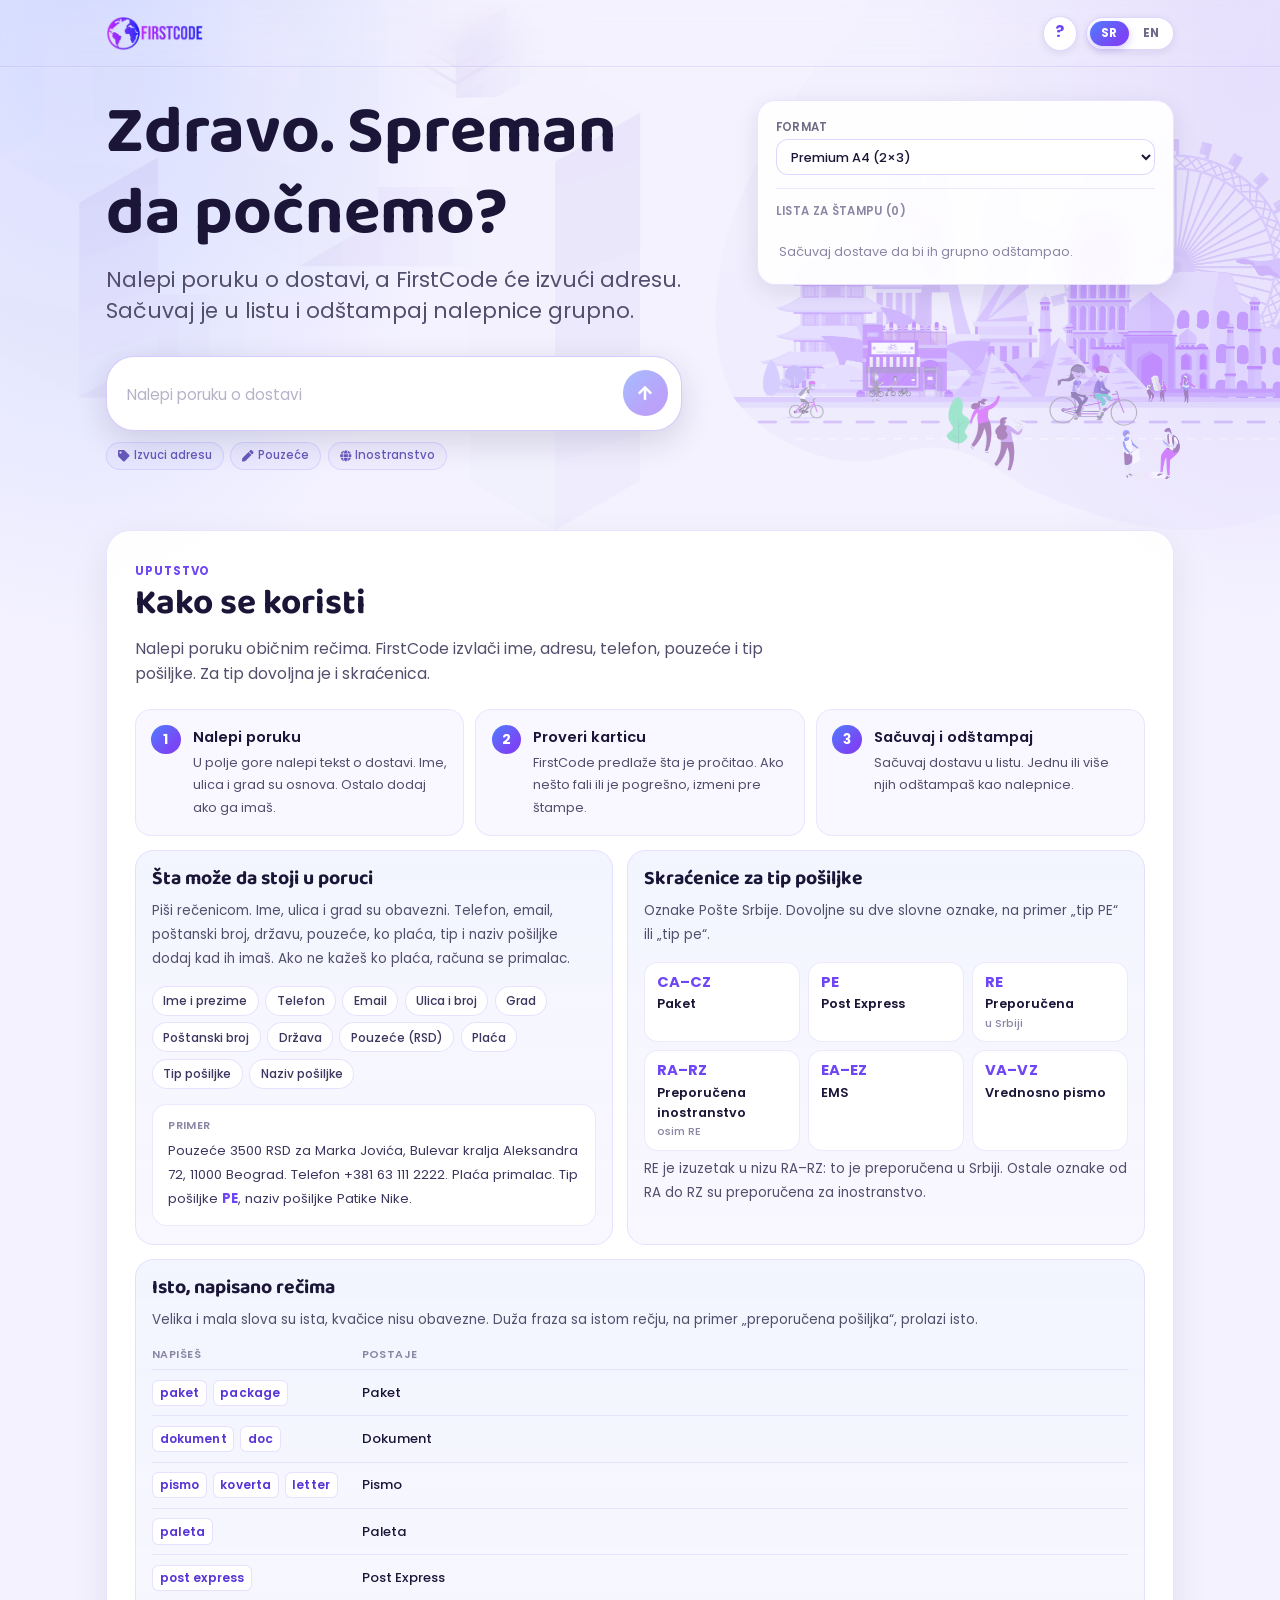
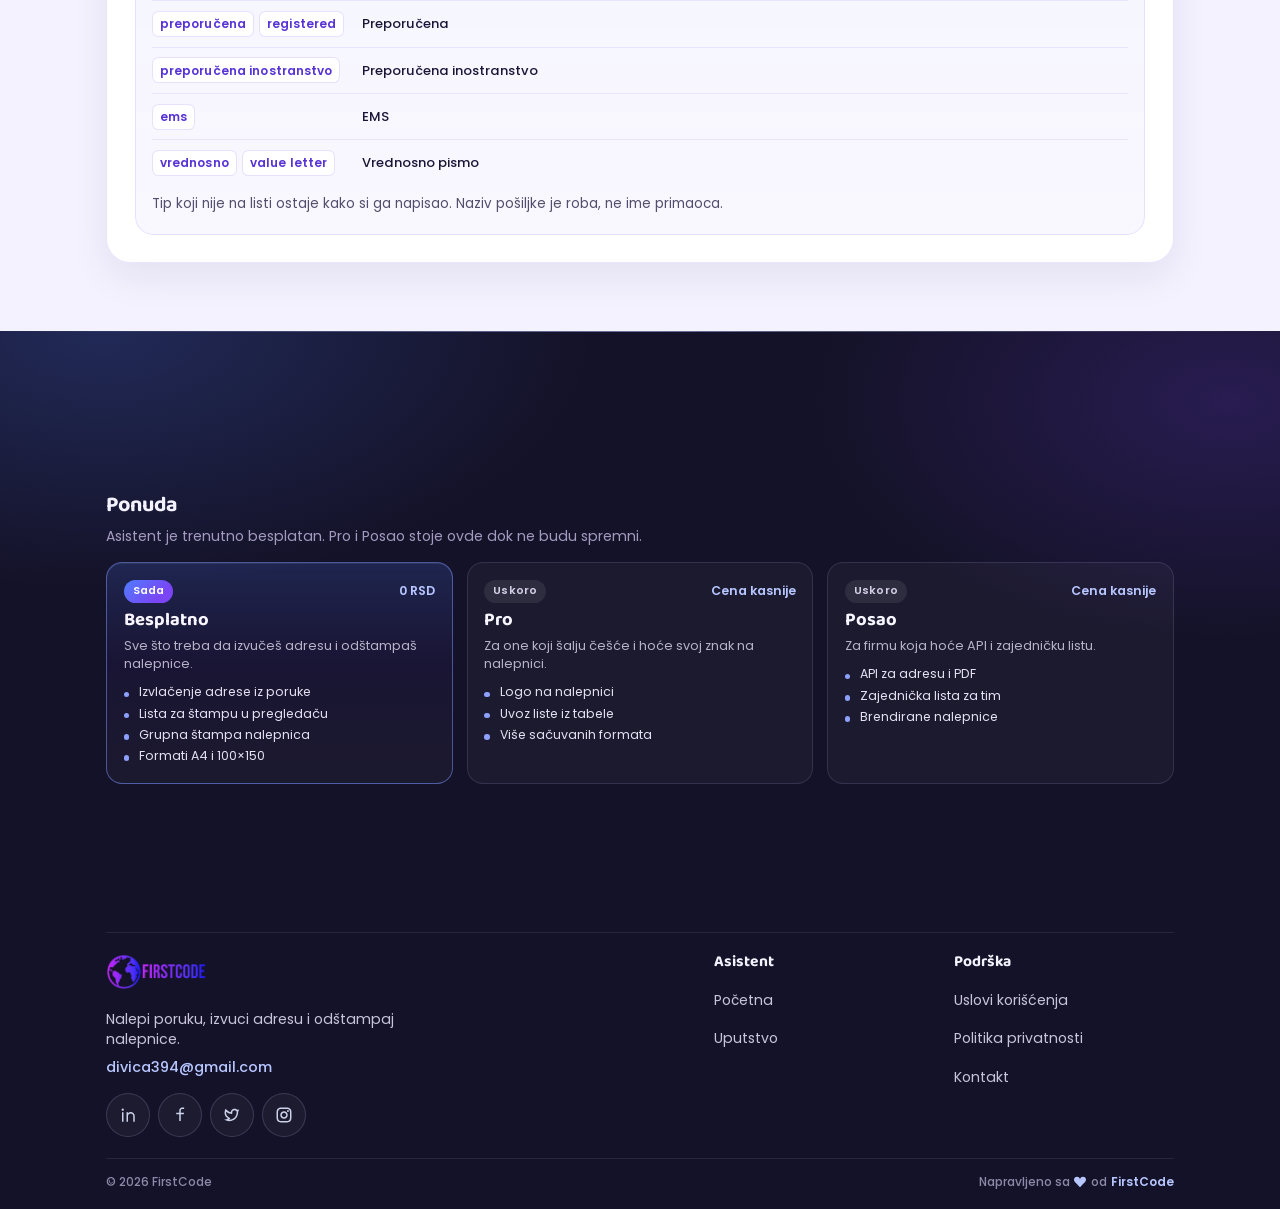
==== commit d4747f4d: "Redesign the footer and reserve plans for later. Replace the placeholder product links with a free p" ====
--- a/index.html
+++ b/index.html
@@ -366,60 +366,55 @@
 
       <footer class="site-footer">
         <div class="container">
-          <div class="row footer-main align-items-start">
-            <div class="col-12 col-lg-6 mb-3 mb-lg-0 order-0">
-              <a class="text-decoration-none footer-brand" href="#"><img src="assets/img/icons/Logo2.png" height="38" alt="FirstCode" /></a>
-              <p class="text-light footer-contact">RS: +381 1234 5678</p>
-              <p class="text-light footer-email">divica394@gmail.com</p>
-              <div class="d-flex footer-social">
-                <a href="#!"><img class="me-3" src="assets/img/gallery/linkedin-line1.svg" alt="LinkedIn" width="18" height="18" /></a>
-                <a href="#!"><img class="me-3" src="assets/img/gallery/facebook-line1.svg" alt="Facebook" width="18" height="18" /></a>
-                <a href="#!"><img class="me-3" src="assets/img/gallery/twitter-line1.svg" alt="Twitter" width="18" height="18" /></a>
-                <a href="#!"><img class="me-3" src="assets/img/gallery/instagram-line1.svg" alt="Instagram" width="18" height="18" /></a>
+          <section class="footer-offers" aria-labelledby="footerOffersTitle">
+            <div class="footer-offers-head">
+              <h2 id="footerOffersTitle" data-i18n="offer">Ponuda</h2>
+              <p data-i18n="offerNote">Asistent je trenutno besplatan. Pro i Posao stoje ovde dok ne budu spremni.</p>
+            </div>
+            <div class="footer-offer-grid" data-footer-offers></div>
+          </section>
+
+          <div class="footer-main">
+            <div class="footer-brand-col">
+              <a class="footer-brand" href="index.html"><img src="assets/img/icons/Logo2.png" height="36" alt="FirstCode" /></a>
+              <p class="footer-tagline" data-i18n="footerTagline">Nalepi poruku, izvuci adresu i odštampaj nalepnice.</p>
+              <a class="footer-email" href="mailto:divica394@gmail.com">divica394@gmail.com</a>
+              <div class="footer-social">
+                <a href="#!" aria-label="LinkedIn"><img src="assets/img/gallery/linkedin-line1.svg" alt="" width="18" height="18" /></a>
+                <a href="#!" aria-label="Facebook"><img src="assets/img/gallery/facebook-line1.svg" alt="" width="18" height="18" /></a>
+                <a href="#!" aria-label="Twitter"><img src="assets/img/gallery/twitter-line1.svg" alt="" width="18" height="18" /></a>
+                <a href="#!" aria-label="Instagram"><img src="assets/img/gallery/instagram-line1.svg" alt="" width="18" height="18" /></a>
               </div>
             </div>
-            <div class="col-6 col-sm-4 col-lg-2 mb-3 mb-lg-0 order-2 order-sm-1">
-              <h5 class="fw-bold text-light font-sans-serif footer-col-title" data-i18n="about">O nama</h5>
-              <ul class="list-unstyled text-light footer-links">
-                <li><a class="text-500 footer-link text-light" href="#!" data-i18n="news">Vesti</a></li>
-                <li><a class="text-500 footer-link text-light" href="#!" data-i18n="blog">Blog</a></li>
-                <li><a class="text-500 footer-link text-light" href="#!">FirstCode API</a></li>
-                <li><a class="text-500 footer-link text-light" href="#!" data-i18n="giftCards">Poklon kartice</a></li>
-                <li><a class="text-500 footer-link text-light" href="#!" data-i18n="careers">Karijera</a></li>
-              </ul>
-            </div>
-            <div class="col-6 col-sm-4 col-lg-2 mb-3 mb-lg-0 order-3 order-sm-2">
-              <h5 class="fw-bold text-light font-sans-serif footer-col-title" data-i18n="offer">Ponuda</h5>
-              <ul class="list-unstyled text-light footer-links">
-                <li><a class="text-500 footer-link text-light" href="#!">FirstCode Eats</a></li>
-                <li><a class="text-500 footer-link text-light" href="#!">FirstCode Business</a></li>
-                <li><a class="text-500 footer-link text-light" href="#!">FirstCode Freight</a></li>
-                <li><a class="text-500 footer-link text-light" href="#!">FirstCode Health</a></li>
-              </ul>
-            </div>
-            <div class="col-12 col-sm-4 col-lg-2 mb-0 order-4 order-sm-3">
-              <h5 class="fw-bold text-light font-sans-serif footer-col-title" data-i18n="support">Podrška</h5>
-              <ul class="list-unstyled text-light footer-links">
-                <li><a class="text-500 footer-link text-light" href="#uputstvo" data-i18n="guideKicker">Uputstvo</a></li>
-                <li><a class="text-500 footer-link text-light" href="terms.html" data-i18n="terms">Uslovi korišćenja</a></li>
-                <li><a class="text-500 footer-link text-light" href="#!" data-i18n="about">O nama</a></li>
-                <li><a class="text-500 footer-link text-light" href="#!" data-i18n="contact">Kontakt</a></li>
-                <li><a class="text-500 footer-link text-light" href="privacy.html" data-i18n="usagePolicy">Politika privatnosti</a></li>
-              </ul>
-            </div>
-          </div>
-
-          <div class="row justify-content-md-between align-items-center footer-bottom">
-            <div class="col-12 col-md-6 text-center text-md-start">
-              <p class="fs--1 fw-bold text-200">&copy; 2026 FirstCode</p>
-            </div>
-            <div class="col-12 col-md-6 text-center text-md-end">
-              <p class="fs--1 text-200"> <span data-i18n="madeWith">Napravljeno sa</span>&nbsp;
-                <svg class="bi bi-suit-heart-fill" xmlns="http://www.w3.org/2000/svg" width="12" height="12" fill="#B7C6FF" viewBox="0 0 16 16">
-                  <path d="M4 1c2.21 0 4 1.755 4 3.92C8 2.755 9.79 1 12 1s4 1.755 4 3.92c0 3.263-3.234 4.414-7.608 9.608a.513.513 0 0 1-.784 0C3.234 9.334 0 8.183 0 4.92 0 2.755 1.79 1 4 1z"></path>
-                </svg>&nbsp;<span data-i18n="madeBy">od</span>&nbsp;<a class="fw-bold text-info text-200" href="https://firstcode.in.rs/" target="_blank">FirstCode </a>
-              </p>
-            </div>
+            <nav class="footer-nav" data-i18n-aria="footerNav" aria-label="Stranice">
+              <div>
+                <h3 data-i18n="footerProduct">Asistent</h3>
+                <ul class="footer-links">
+                  <li><a href="index.html" data-i18n="home">Početna</a></li>
+                  <li><a href="index.html#uputstvo" data-i18n="guideKicker">Uputstvo</a></li>
+                </ul>
+              </div>
+              <div>
+                <h3 data-i18n="support">Podrška</h3>
+                <ul class="footer-links">
+                  <li><a href="terms.html" data-i18n="terms">Uslovi korišćenja</a></li>
+                  <li><a href="privacy.html" data-i18n="usagePolicy">Politika privatnosti</a></li>
+                  <li><a href="mailto:divica394@gmail.com" data-i18n="contact">Kontakt</a></li>
+                </ul>
+              </div>
+            </nav>
+          </div>
+
+          <div class="footer-bottom">
+            <p>&copy; 2026 FirstCode</p>
+            <p>
+              <span data-i18n="madeWith">Napravljeno sa</span>
+              <svg class="footer-heart" xmlns="http://www.w3.org/2000/svg" width="12" height="12" fill="#B7C6FF" viewBox="0 0 16 16" aria-hidden="true">
+                <path d="M4 1c2.21 0 4 1.755 4 3.92C8 2.755 9.79 1 12 1s4 1.755 4 3.92c0 3.263-3.234 4.414-7.608 9.608a.513.513 0 0 1-.784 0C3.234 9.334 0 8.183 0 4.92 0 2.755 1.79 1 4 1z"></path>
+              </svg>
+              <span data-i18n="madeBy">od</span>
+              <a href="https://firstcode.in.rs/" target="_blank" rel="noopener">FirstCode</a>
+            </p>
           </div>
         </div>
       </footer>
--- a/assets/css/index.css
+++ b/assets/css/index.css
@@ -1280,9 +1280,6 @@
     font-size: 0.8rem;
   }
 
-  .footer-mobile .footer-col-title {
-    margin-top: 0.5rem;
-  }
 }
 
 @media (max-width: 420px) {
@@ -1323,79 +1320,330 @@
 .site-footer {
   position: relative;
   overflow: hidden;
-  background-color: #141228;
-  margin: 0;
+  margin: 0;
+  padding: 2.15rem 0 calc(1.15rem + env(safe-area-inset-bottom));
+  background:
+    radial-gradient(ellipse 55% 42% at 8% 0%, rgba(79, 125, 255, 0.22), transparent 70%),
+    radial-gradient(ellipse 48% 40% at 96% 8%, rgba(122, 69, 245, 0.2), transparent 68%),
+    #141228;
+  color: #C9C4DE;
+}
+
+.site-footer::before {
+  content: "";
+  position: absolute;
+  top: 0;
+  left: 0;
+  width: 100%;
+  height: 1px;
+  background: linear-gradient(90deg, transparent, rgba(183, 198, 255, 0.55), transparent);
+}
+
+.footer-offers-head {
+  display: flex;
+  flex-direction: column;
+  gap: 0.35rem;
+  max-width: 36rem;
+  margin-bottom: 0.9rem;
+}
+
+.footer-offers-head h2 {
+  margin: 0;
+  color: #F4F2FF;
+  font-family: "Baloo Bhaijaan 2", "Poppins", sans-serif;
+  font-size: 1.35rem;
+  font-weight: 700;
+  line-height: 1.15;
+}
+
+.footer-offers-head p {
+  margin: 0;
+  color: #A39BBF;
+  font: 400 0.88rem/1.45 "Poppins", sans-serif;
+}
+
+.footer-offer-grid {
+  display: grid;
+  grid-template-columns: 1fr;
+  gap: 0.75rem;
+}
+
+.footer-offer {
+  display: flex;
+  flex-direction: column;
+  gap: 0.35rem;
+  min-width: 0;
+  padding: 0.95rem 1rem 1rem;
+  border: 1px solid rgba(183, 198, 255, 0.14);
+  border-radius: 1rem;
+  background: rgba(255, 255, 255, 0.035);
+}
+
+.footer-offer.is-current {
+  border-color: rgba(127, 149, 255, 0.5);
+  background:
+    linear-gradient(180deg, rgba(79, 125, 255, 0.18), rgba(122, 69, 245, 0.06) 46%, rgba(255, 255, 255, 0.03));
+  box-shadow: inset 0 1px 0 rgba(255, 255, 255, 0.08);
+}
+
+.footer-offer-top {
+  display: flex;
+  align-items: center;
+  justify-content: space-between;
+  gap: 0.5rem;
+}
+
+.footer-offer-badge {
+  display: inline-flex;
+  align-items: center;
+  min-height: 1.4rem;
+  padding: 0.12rem 0.55rem;
+  border-radius: 999px;
+  background: rgba(255, 255, 255, 0.08);
+  color: #D5D0E8;
+  font: 600 0.68rem/1 "Poppins", sans-serif;
+  letter-spacing: 0.02em;
+}
+
+.footer-offer.is-current .footer-offer-badge {
+  background: var(--fc-gradient);
+  color: #fff;
+}
+
+.footer-offer-price {
+  margin: 0;
+  color: #B7C6FF;
+  font: 600 0.78rem/1.2 "Poppins", sans-serif;
+  text-align: right;
+}
+
+.footer-offer h3 {
+  margin: 0.1rem 0 0;
+  color: #F7F5FF;
+  font-family: "Baloo Bhaijaan 2", "Poppins", sans-serif;
+  font-size: 1.15rem;
+  font-weight: 700;
+  line-height: 1.2;
+}
+
+.footer-offer-summary {
+  margin: 0;
+  color: #B7B2C8;
+  font: 400 0.8rem/1.4 "Poppins", sans-serif;
+}
+
+.footer-offer ul {
+  margin: 0.35rem 0 0;
   padding: 0;
-}
-
-.site-footer .footer-main {
-  padding-top: 1.5rem !important;
-  padding-bottom: 1rem !important;
-  margin: 0;
-}
-
-.site-footer .footer-brand img {
-  height: 38px;
-}
-
-.site-footer .footer-contact {
-  margin-top: 0.85rem !important;
-  margin-bottom: 0 !important;
-  font-size: 0.9rem;
-}
-
-.site-footer .footer-email {
-  margin-top: 0.55rem !important;
-  margin-bottom: 0 !important;
-  font-size: 0.9rem;
-}
-
-.site-footer .footer-social {
-  margin-top: 0.75rem !important;
-}
-
-.site-footer .footer-col-title {
-  margin-bottom: 0.4rem;
-  font-size: 0.88rem;
-  line-height: 1.25;
-}
-
-.site-footer .footer-links {
-  margin-bottom: 0 !important;
-}
-
-.site-footer .footer-links li {
-  line-height: 1.4 !important;
-}
-
-.site-footer .footer-links a {
-  font-size: 0.82rem;
-}
-
-.site-footer a.text-info {
-  color: #B7C6FF !important;
-}
-
-.site-footer .footer-bottom {
-  margin: 0;
-  padding-top: 0.7rem !important;
-  padding-bottom: 0.9rem !important;
+  list-style: none;
+}
+
+.footer-offer li {
+  position: relative;
+  padding-left: 0.95rem;
+  color: #E4E0F2;
+  font: 400 0.78rem/1.35 "Poppins", sans-serif;
+}
+
+.footer-offer li + li {
+  margin-top: 0.28rem;
+}
+
+.footer-offer li::before {
+  content: "";
+  position: absolute;
+  left: 0;
+  top: 0.45rem;
+  width: 0.35rem;
+  height: 0.35rem;
+  border-radius: 50%;
+  background: #8EA0FF;
+}
+
+.footer-main {
+  display: grid;
+  gap: 1.35rem;
+  margin-top: 1.5rem;
+  padding-top: 1.35rem;
   border-top: 1px solid rgba(255, 255, 255, 0.08);
 }
 
-.site-footer .footer-bottom > [class*="col-"] {
-  margin-bottom: 0 !important;
-}
-
-.site-footer .footer-bottom p {
-  margin: 0 !important;
-  line-height: 1.4;
-}
-
-@media (min-width: 992px) {
-  .site-footer .footer-main {
-    padding-top: 1.75rem !important;
-    padding-bottom: 1.1rem !important;
+.footer-brand {
+  display: inline-flex;
+  text-decoration: none;
+}
+
+.footer-brand img {
+  height: 36px;
+  width: auto;
+}
+
+.footer-tagline {
+  max-width: 18rem;
+  margin: 0.75rem 0 0;
+  color: #C9C4DE;
+  font: 400 0.88rem/1.45 "Poppins", sans-serif;
+}
+
+.footer-email {
+  display: inline-flex;
+  margin-top: 0.55rem;
+  color: #B7C6FF;
+  font: 500 0.9rem/1.3 "Poppins", sans-serif;
+  text-decoration: none;
+}
+
+.footer-email:hover {
+  color: #fff;
+}
+
+.footer-social {
+  display: flex;
+  flex-wrap: wrap;
+  gap: 0.5rem;
+  margin-top: 0.9rem;
+}
+
+.footer-social a {
+  display: inline-flex;
+  align-items: center;
+  justify-content: center;
+  width: 2.75rem;
+  height: 2.75rem;
+  border: 1px solid rgba(183, 198, 255, 0.18);
+  border-radius: 50%;
+  background: rgba(255, 255, 255, 0.04);
+  transition: background 0.2s ease, border-color 0.2s ease;
+}
+
+.footer-social a:hover {
+  background: rgba(255, 255, 255, 0.1);
+  border-color: rgba(183, 198, 255, 0.45);
+}
+
+.footer-nav {
+  display: grid;
+  grid-template-columns: 1fr 1fr;
+  gap: 1rem 1.25rem;
+}
+
+.footer-nav h3 {
+  margin: 0 0 0.55rem;
+  color: #F4F2FF;
+  font-family: "Baloo Bhaijaan 2", "Poppins", sans-serif;
+  font-size: 0.98rem;
+  font-weight: 700;
+  line-height: 1.2;
+}
+
+.footer-links {
+  margin: 0;
+  padding: 0;
+  list-style: none;
+}
+
+.footer-links li + li {
+  margin-top: 0.15rem;
+}
+
+.footer-links a {
+  display: inline-flex;
+  align-items: center;
+  min-height: 2.25rem;
+  color: #C9C4DE;
+  font: 400 0.88rem/1.3 "Poppins", sans-serif;
+  text-decoration: none;
+}
+
+.footer-links a:hover {
+  color: #fff;
+}
+
+.footer-bottom {
+  display: flex;
+  flex-direction: column;
+  align-items: center;
+  gap: 0.35rem;
+  margin-top: 1.35rem;
+  padding-top: 0.9rem;
+  border-top: 1px solid rgba(255, 255, 255, 0.08);
+  text-align: center;
+}
+
+.footer-bottom p {
+  display: flex;
+  align-items: center;
+  justify-content: center;
+  flex-wrap: wrap;
+  gap: 0.28rem;
+  margin: 0;
+  color: #8E88A8;
+  font: 500 0.75rem/1.4 "Poppins", sans-serif;
+}
+
+.footer-heart {
+  display: block;
+  flex: 0 0 auto;
+}
+
+.footer-bottom a {
+  color: #B7C6FF;
+  font-weight: 600;
+  text-decoration: none;
+}
+
+.footer-bottom a:hover,
+.site-footer a:hover {
+  color: #fff;
+}
+
+.site-footer a:focus-visible {
+  outline: 2px solid #B7C6FF;
+  outline-offset: 3px;
+  border-radius: 0.2rem;
+}
+
+@media (min-width: 768px) {
+  .site-footer {
+    padding-top: 2.75rem;
+  }
+
+  .footer-offers-head {
+    margin-bottom: 1rem;
+  }
+
+  .footer-offer-grid {
+    grid-template-columns: repeat(3, minmax(0, 1fr));
+    align-items: stretch;
+    gap: 0.85rem;
+  }
+
+  .footer-offer {
+    padding: 1.05rem 1.05rem 1.1rem;
+  }
+
+  .footer-main {
+    grid-template-columns: minmax(0, 1.25fr) minmax(16rem, 1fr);
+    align-items: start;
+    gap: 2rem;
+    margin-top: 1.75rem;
+  }
+
+  .footer-bottom {
+    flex-direction: row;
+    justify-content: space-between;
+    align-items: center;
+    text-align: left;
+  }
+
+  .footer-bottom p:last-child {
+    justify-content: flex-end;
+  }
+}
+
+@media (max-width: 380px) {
+  .footer-nav {
+    grid-template-columns: 1fr;
   }
 }
 
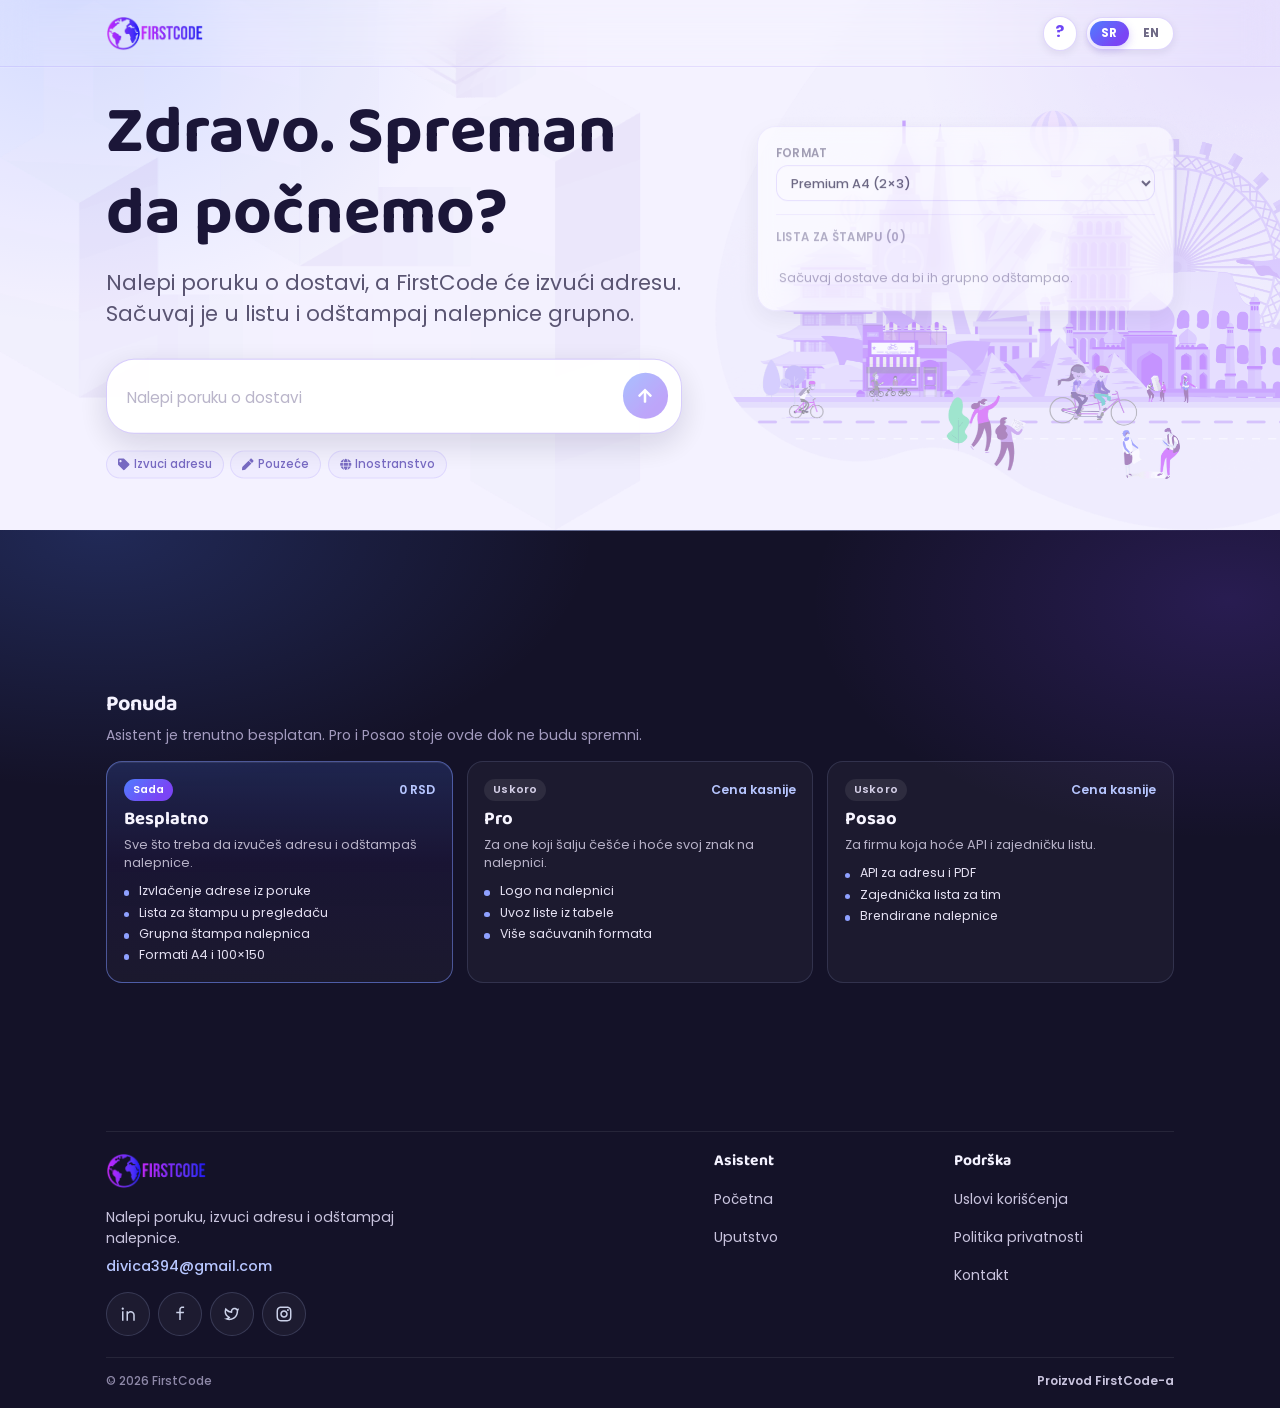
==== commit ceb41a8e: "Move the guide onto its own page and quiet the footer credit. The usage guide now lives on guide.htm" ====
--- a/index.html
+++ b/index.html
@@ -88,6 +88,9 @@
     <link href="assets/css/theme.css" rel="stylesheet" />
     <link href="assets/css/user.css" rel="stylesheet" />
     <link href="assets/css/index.css" rel="stylesheet" />
+    <script>
+      if (location.hash === "#uputstvo") location.replace("guide.html");
+    </script>
 
   </head>
 
@@ -102,7 +105,7 @@
         <div class="container navbar-bar">
           <a class="navbar-brand" href="index.html"><img src="assets/img/icons/Logo.png" height="35" alt="FirstCode logo" /></a>
           <div class="navbar-tools">
-            <a class="guide-help" href="#uputstvo" data-i18n-aria="guideJump" aria-label="Kako se koristi">
+            <a class="guide-help" href="guide.html" data-i18n-aria="guideJump" aria-label="Kako se koristi">
               <span class="guide-help-mark" aria-hidden="true">?</span>
               <span class="guide-help-tip" data-i18n="guideJump">Kako se koristi</span>
             </a>
@@ -210,155 +213,6 @@
         </div>
       </section>
 
-      <section class="usage-guide" id="uputstvo" aria-labelledby="usageGuideTitle">
-        <div class="container">
-          <div class="usage-guide-card">
-            <p class="usage-kicker" data-i18n="guideKicker">Uputstvo</p>
-            <h2 id="usageGuideTitle" data-i18n="guideTitle">Kako se koristi</h2>
-            <p class="usage-lead" data-i18n="guideLead">Nalepi poruku običnim rečima. FirstCode izvlači ime, adresu, telefon, pouzeće i tip pošiljke. Za tip dovoljna je i skraćenica.</p>
-
-            <ol class="usage-steps">
-              <li class="usage-step">
-                <span class="usage-step-index" aria-hidden="true">1</span>
-                <div>
-                  <h3 data-i18n="guideStep1Title">Nalepi poruku</h3>
-                  <p data-i18n="guideStep1Body">U polje gore nalepi tekst o dostavi. Ime, ulica i grad su osnova. Ostalo dodaj ako ga imaš.</p>
-                </div>
-              </li>
-              <li class="usage-step">
-                <span class="usage-step-index" aria-hidden="true">2</span>
-                <div>
-                  <h3 data-i18n="guideStep2Title">Proveri karticu</h3>
-                  <p data-i18n="guideStep2Body">FirstCode predlaže šta je pročitao. Ako nešto fali ili je pogrešno, izmeni pre štampe.</p>
-                </div>
-              </li>
-              <li class="usage-step">
-                <span class="usage-step-index" aria-hidden="true">3</span>
-                <div>
-                  <h3 data-i18n="guideStep3Title">Sačuvaj i odštampaj</h3>
-                  <p data-i18n="guideStep3Body">Sačuvaj dostavu u listu. Jednu ili više njih odštampaš kao nalepnice.</p>
-                </div>
-              </li>
-            </ol>
-
-            <div class="usage-split">
-              <article class="usage-panel">
-                <h3 data-i18n="guideWriteTitle">Šta može da stoji u poruci</h3>
-                <p data-i18n="guideWriteBody">Piši rečenicom. Ime, ulica i grad su obavezni. Telefon, email, poštanski broj, državu, pouzeće, ko plaća, tip i naziv pošiljke dodaj kad ih imaš. Ako ne kažeš ko plaća, računa se primalac.</p>
-                <ul class="usage-fields">
-                  <li data-i18n="fullName">Ime i prezime</li>
-                  <li data-i18n="phone">Telefon</li>
-                  <li data-i18n="email">Email</li>
-                  <li data-i18n="street">Ulica i broj</li>
-                  <li data-i18n="city">Grad</li>
-                  <li data-i18n="postalCode">Poštanski broj</li>
-                  <li data-i18n="country">Država</li>
-                  <li data-i18n="codAmount">Pouzeće (RSD)</li>
-                  <li data-i18n="payer">Plaća</li>
-                  <li data-i18n="shipmentType">Tip pošiljke</li>
-                  <li data-i18n="shipmentName">Naziv pošiljke</li>
-                </ul>
-                <div class="usage-example">
-                  <span class="usage-example-label" data-i18n="guideExampleLabel">Primer</span>
-                  <p>
-                    <span data-i18n="guideExampleBefore">Pouzeće 3500 RSD za Marka Jovića, Bulevar kralja Aleksandra 72, 11000 Beograd. Telefon +381 63 111 2222. Plaća primalac. Tip pošiljke </span><code>PE</code><span data-i18n="guideExampleAfter">, naziv pošiljke Patike Nike.</span>
-                  </p>
-                </div>
-              </article>
-
-              <article class="usage-panel">
-                <h3 data-i18n="guideMarksTitle">Skraćenice za tip pošiljke</h3>
-                <p data-i18n="guideMarksLead">Oznake Pošte Srbije. Dovoljne su dve slovne oznake, na primer „tip PE“ ili „tip pe“.</p>
-                <div class="usage-marks">
-                  <div class="usage-mark">
-                    <code>CA–CZ</code>
-                    <strong data-i18n="shipmentTypePaket">Paket</strong>
-                    <small></small>
-                  </div>
-                  <div class="usage-mark">
-                    <code>PE</code>
-                    <strong data-i18n="shipmentTypePostExpress">Post Express</strong>
-                    <small></small>
-                  </div>
-                  <div class="usage-mark">
-                    <code>RE</code>
-                    <strong data-i18n="shipmentTypeRegistered">Preporučena</strong>
-                    <small data-i18n="guideMarkDomestic">u Srbiji</small>
-                  </div>
-                  <div class="usage-mark">
-                    <code>RA–RZ</code>
-                    <strong data-i18n="shipmentTypeRegisteredIntl">Preporučena inostranstvo</strong>
-                    <small data-i18n="guideMarkExceptRe">osim RE</small>
-                  </div>
-                  <div class="usage-mark">
-                    <code>EA–EZ</code>
-                    <strong data-i18n="shipmentTypeEms">EMS</strong>
-                    <small></small>
-                  </div>
-                  <div class="usage-mark">
-                    <code>VA–VZ</code>
-                    <strong data-i18n="shipmentTypeValueLetter">Vrednosno pismo</strong>
-                    <small></small>
-                  </div>
-                </div>
-                <p class="usage-hint" data-i18n="guideMarksHint">RE je izuzetak u nizu RA–RZ: to je preporučena u Srbiji. Ostale oznake od RA do RZ su preporučena za inostranstvo.</p>
-              </article>
-            </div>
-
-            <div class="usage-words">
-              <h3 data-i18n="guideWordsTitle">Isto, napisano rečima</h3>
-              <p data-i18n="guideWordsLead">Velika i mala slova su ista, kvačice nisu obavezne. Duža fraza sa istom rečju, na primer „preporučena pošiljka“, prolazi isto.</p>
-              <table class="usage-aliases">
-                <thead>
-                  <tr>
-                    <th scope="col" data-i18n="guideAliasYouWrite">Napišeš</th>
-                    <th scope="col" data-i18n="guideAliasBecomes">Postaje</th>
-                  </tr>
-                </thead>
-                <tbody>
-                  <tr>
-                    <td><code>paket</code><code>package</code></td>
-                    <td data-i18n="shipmentTypePaket">Paket</td>
-                  </tr>
-                  <tr>
-                    <td><code>dokument</code><code>doc</code></td>
-                    <td data-i18n="shipmentTypeDokument">Dokument</td>
-                  </tr>
-                  <tr>
-                    <td><code>pismo</code><code>koverta</code><code>letter</code></td>
-                    <td data-i18n="shipmentTypePismo">Pismo</td>
-                  </tr>
-                  <tr>
-                    <td><code>paleta</code></td>
-                    <td data-i18n="shipmentTypePaleta">Paleta</td>
-                  </tr>
-                  <tr>
-                    <td><code>post express</code></td>
-                    <td data-i18n="shipmentTypePostExpress">Post Express</td>
-                  </tr>
-                  <tr>
-                    <td><code>preporučena</code><code>registered</code></td>
-                    <td data-i18n="shipmentTypeRegistered">Preporučena</td>
-                  </tr>
-                  <tr>
-                    <td><code>preporučena inostranstvo</code></td>
-                    <td data-i18n="shipmentTypeRegisteredIntl">Preporučena inostranstvo</td>
-                  </tr>
-                  <tr>
-                    <td><code>ems</code></td>
-                    <td data-i18n="shipmentTypeEms">EMS</td>
-                  </tr>
-                  <tr>
-                    <td><code>vrednosno</code><code>value letter</code></td>
-                    <td data-i18n="shipmentTypeValueLetter">Vrednosno pismo</td>
-                  </tr>
-                </tbody>
-              </table>
-              <p class="usage-unknown" data-i18n="guideUnknown">Tip koji nije na listi ostaje kako si ga napisao. Naziv pošiljke je roba, ne ime primaoca.</p>
-            </div>
-          </div>
-        </div>
-      </section>
     </main>
     <!-- ===============================================-->
     <!--    End of Main Content-->
@@ -391,7 +245,7 @@
                 <h3 data-i18n="footerProduct">Asistent</h3>
                 <ul class="footer-links">
                   <li><a href="index.html" data-i18n="home">Početna</a></li>
-                  <li><a href="index.html#uputstvo" data-i18n="guideKicker">Uputstvo</a></li>
+                  <li><a href="guide.html" data-i18n="guideKicker">Uputstvo</a></li>
                 </ul>
               </div>
               <div>
@@ -407,14 +261,7 @@
 
           <div class="footer-bottom">
             <p>&copy; 2026 FirstCode</p>
-            <p>
-              <span data-i18n="madeWith">Napravljeno sa</span>
-              <svg class="footer-heart" xmlns="http://www.w3.org/2000/svg" width="12" height="12" fill="#B7C6FF" viewBox="0 0 16 16" aria-hidden="true">
-                <path d="M4 1c2.21 0 4 1.755 4 3.92C8 2.755 9.79 1 12 1s4 1.755 4 3.92c0 3.263-3.234 4.414-7.608 9.608a.513.513 0 0 1-.784 0C3.234 9.334 0 8.183 0 4.92 0 2.755 1.79 1 4 1z"></path>
-              </svg>
-              <span data-i18n="madeBy">od</span>
-              <a href="https://firstcode.in.rs/" target="_blank" rel="noopener">FirstCode</a>
-            </p>
+            <p><a href="https://firstcode.in.rs/" target="_blank" rel="noopener noreferrer" data-i18n="footerCredit">Proizvod FirstCode-a</a></p>
           </div>
         </div>
       </footer>
--- a/assets/css/index.css
+++ b/assets/css/index.css
@@ -1581,13 +1581,8 @@
   font: 500 0.75rem/1.4 "Poppins", sans-serif;
 }
 
-.footer-heart {
-  display: block;
-  flex: 0 0 auto;
-}
-
 .footer-bottom a {
-  color: #B7C6FF;
+  color: #C9C4DE;
   font-weight: 600;
   text-decoration: none;
 }
@@ -1719,8 +1714,7 @@
 }
 
 .usage-guide {
-  scroll-margin-top: 5.5rem;
-  padding: 0 0 4.25rem;
+  padding: 6.5rem 0 3.5rem;
 }
 
 .usage-guide-card {
@@ -1739,7 +1733,7 @@
   text-transform: uppercase;
 }
 
-.usage-guide h2 {
+.usage-guide h1 {
   margin: 0.35rem 0 0;
   color: #1B1638;
   font-family: "Baloo Bhaijaan 2", "Poppins", sans-serif;
@@ -1970,6 +1964,16 @@
   line-height: 1.35rem;
 }
 
+.usage-guide .legal-nav {
+  margin-top: 1.15rem;
+}
+
+@media (max-width: 767.98px) {
+  .usage-guide {
+    padding-top: 5.5rem;
+  }
+}
+
 @media (min-width: 768px) {
   .usage-guide-card {
     padding: 2rem 1.75rem 1.7rem;
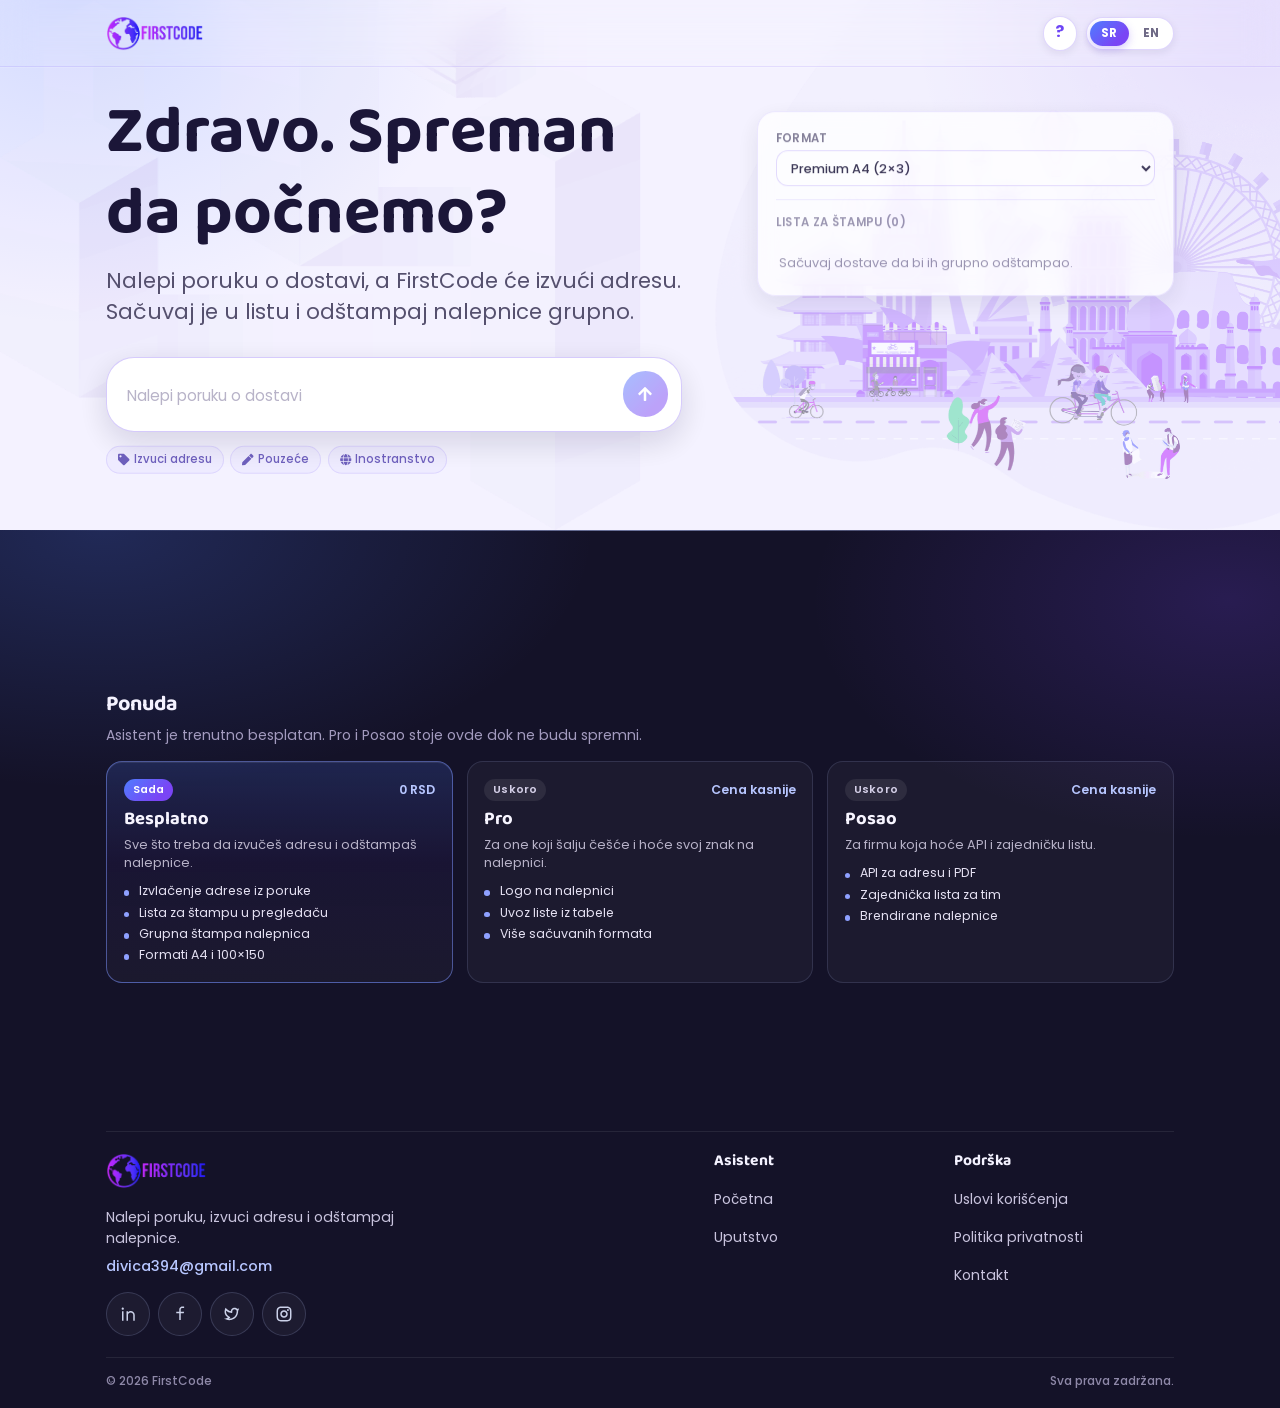
==== commit b82a06a4: "Replace the footer product credit with a plain rights line. The line is text only, in Serbian and En" ====
--- a/index.html
+++ b/index.html
@@ -261,7 +261,7 @@
 
           <div class="footer-bottom">
             <p>&copy; 2026 FirstCode</p>
-            <p><a href="https://firstcode.in.rs/" target="_blank" rel="noopener noreferrer" data-i18n="footerCredit">Proizvod FirstCode-a</a></p>
+            <p data-i18n="footerCredit">Sva prava zadržana.</p>
           </div>
         </div>
       </footer>
--- a/assets/css/index.css
+++ b/assets/css/index.css
@@ -1703,8 +1703,68 @@
 .legal-nav {
   display: flex;
   flex-wrap: wrap;
-  gap: 0.35rem 0.85rem;
+  align-items: center;
+  gap: 0.6rem;
   margin-top: 2rem;
+}
+
+.legal-nav a {
+  display: inline-flex;
+  align-items: center;
+  justify-content: center;
+  min-height: 2.55rem;
+  padding: 0.45rem 1.05rem;
+  border: 1px solid rgba(110, 70, 245, 0.28);
+  border-radius: 999px;
+  background: #fff;
+  color: #6E46F5;
+  box-shadow: 0 0.15rem 0.55rem rgba(27, 22, 56, 0.06);
+  font: 600 0.82rem/1.2 "Poppins", sans-serif;
+  text-align: center;
+  text-decoration: none;
+  white-space: nowrap;
+  transition: background 0.18s ease, color 0.18s ease, border-color 0.18s ease, box-shadow 0.18s ease;
+}
+
+.legal-nav a:hover,
+.legal-nav a:focus-visible {
+  background: var(--fc-gradient);
+  border-color: transparent;
+  color: #fff;
+  box-shadow: 0 0.2rem 0.55rem rgba(110, 70, 245, 0.28);
+  text-decoration: none;
+}
+
+.legal-nav a:focus-visible {
+  outline: 2px solid #6E46F5;
+  outline-offset: 3px;
+}
+
+.legal-nav a:first-child {
+  background: var(--fc-gradient);
+  border-color: transparent;
+  color: #fff;
+  box-shadow: 0 0.2rem 0.55rem rgba(110, 70, 245, 0.28);
+}
+
+.legal-nav a:first-child:hover,
+.legal-nav a:first-child:focus-visible {
+  background: var(--fc-gradient-hover);
+}
+
+.legal-doc .legal-nav a:hover {
+  text-decoration: none;
+}
+
+@media (max-width: 640px) {
+  .legal-nav {
+    flex-direction: column;
+    align-items: stretch;
+  }
+
+  .legal-nav a {
+    width: 100%;
+  }
 }
 
 @media (max-width: 767.98px) {
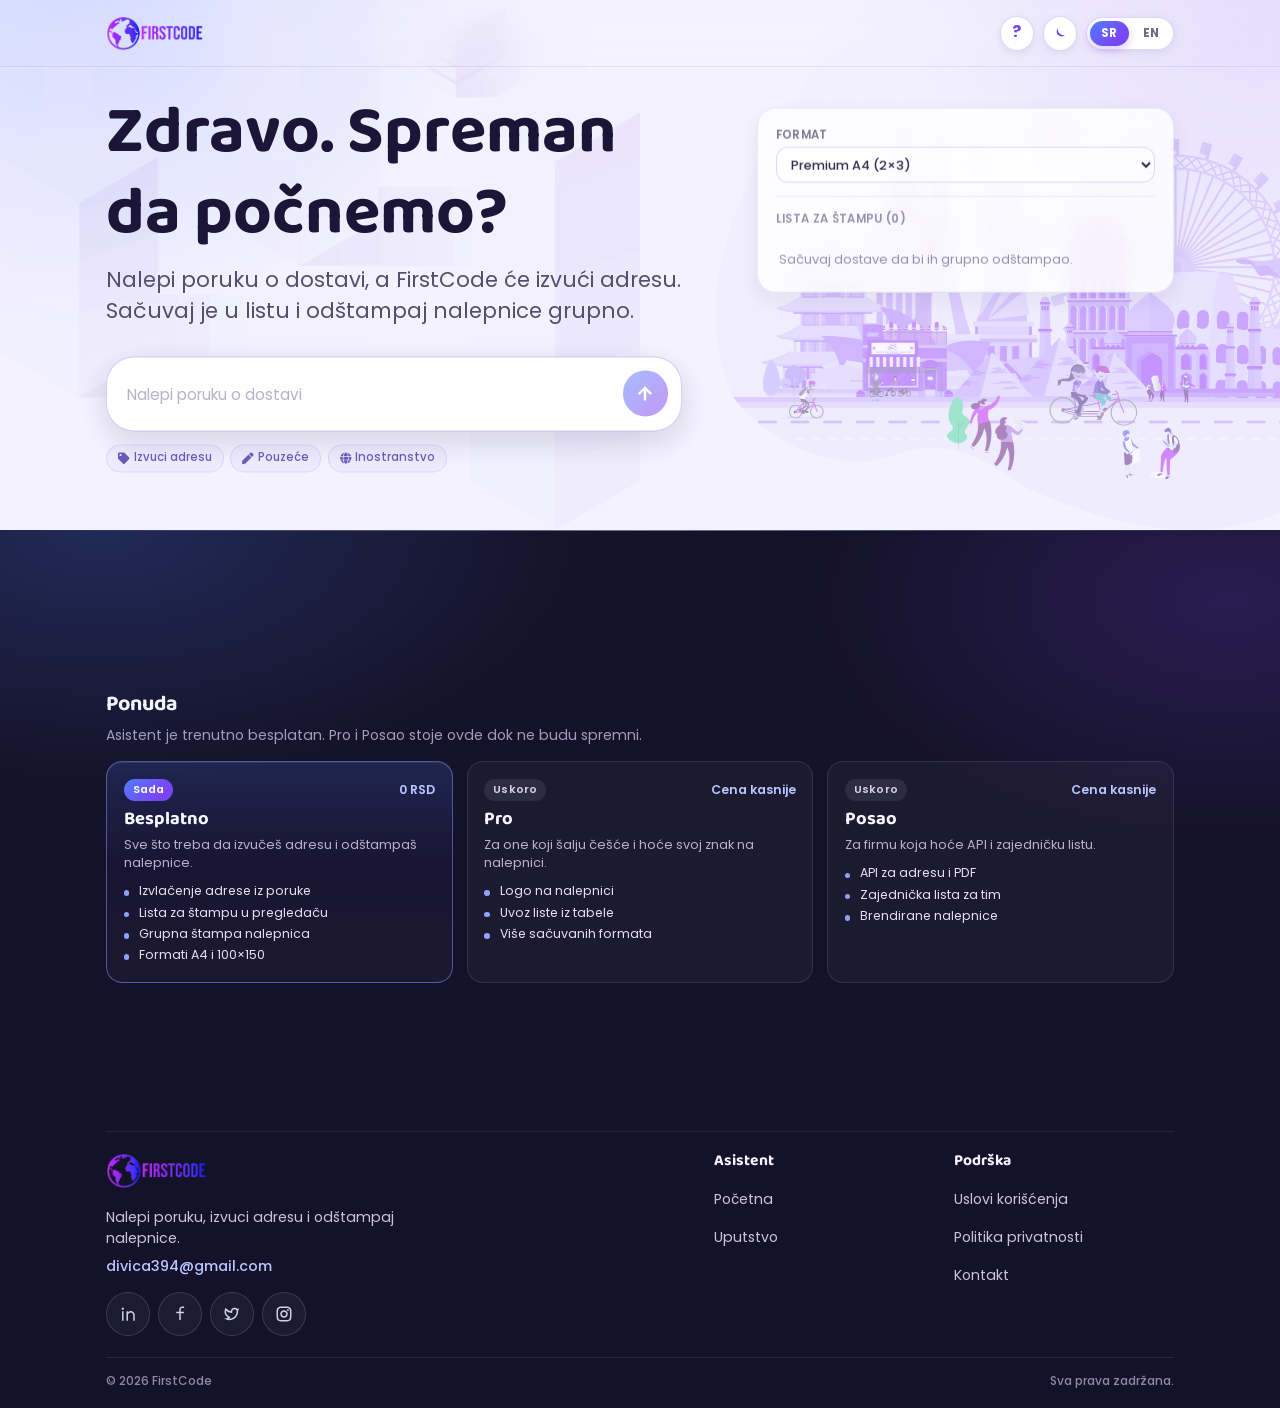
==== commit e56fd996: "Add a dark theme with a navbar toggle that follows system preference until overridden. Co-authored-b" ====
--- a/index.html
+++ b/index.html
@@ -2,6 +2,18 @@
 <html lang="sr" dir="ltr">
 
   <head>
+    <script>
+      (function () {
+        try {
+          var raw = localStorage.getItem("firstcode.instantPrintSettings");
+          var theme = raw ? JSON.parse(raw).theme : null;
+          if (theme !== "light" && theme !== "dark") {
+            theme = window.matchMedia("(prefers-color-scheme: dark)").matches ? "dark" : "light";
+          }
+          document.documentElement.setAttribute("data-theme", theme);
+        } catch (e) {}
+      })();
+    </script>
     <meta charset="utf-8">
     <meta http-equiv="X-UA-Compatible" content="IE=edge">
     <meta name="viewport" content="width=device-width, initial-scale=1">
@@ -109,6 +121,15 @@
               <span class="guide-help-mark" aria-hidden="true">?</span>
               <span class="guide-help-tip" data-i18n="guideJump">Kako se koristi</span>
             </a>
+            <button type="button" class="theme-toggle" aria-pressed="false" aria-label="Uključi tamnu temu" title="Uključi tamnu temu">
+              <svg class="theme-icon-moon" viewBox="0 0 24 24" aria-hidden="true" focusable="false">
+                <path fill="currentColor" d="M21 14.3A9.1 9.1 0 0 1 9.7 3a7.4 7.4 0 1 0 11.3 11.3z"/>
+              </svg>
+              <svg class="theme-icon-sun" viewBox="0 0 24 24" aria-hidden="true" focusable="false">
+                <circle cx="12" cy="12" r="4.2" fill="currentColor"/>
+                <path fill="none" stroke="currentColor" stroke-linecap="round" stroke-width="1.8" d="M12 2.8v1.8M12 19.4v1.8M2.8 12h1.8M19.4 12h1.8M5.1 5.1l1.3 1.3M17.6 17.6l1.3 1.3M5.1 18.9l1.3-1.3M17.6 6.4l1.3-1.3"/>
+              </svg>
+            </button>
             <div id="appLanguage" class="lang-toggle" role="group" data-i18n-aria="language" aria-label="Jezik">
               <button type="button" data-lang="sr" class="is-active" aria-pressed="true">SR</button>
               <button type="button" data-lang="en" aria-pressed="false">EN</button>
--- a/assets/css/index.css
+++ b/assets/css/index.css
@@ -10,10 +10,120 @@
   --gohub-headings-color: #1B1638;
   --gohub-body-color: #534E6C;
   --gohub-body-color-rgb: 83, 78, 108;
+  --gohub-body-bg: #F4F2FF;
   --gohub-link-color: #6E46F5;
   --gohub-link-hover-color: #5834D6;
   --fc-gradient: linear-gradient(135deg, #4F7DFF 0%, #7A45F5 74%);
   --fc-gradient-hover: linear-gradient(135deg, #3E68E6 0%, #6236D4 74%);
+
+  --fc-html-bg: #141228;
+  --fc-page-bg: #F4F2FF;
+  --fc-page-glow-a: rgba(79, 125, 255, 0.2);
+  --fc-page-glow-b: rgba(122, 69, 245, 0.18);
+  --fc-surface: #ffffff;
+  --fc-surface-glass: rgba(255, 255, 255, 0.92);
+  --fc-surface-soft: rgba(110, 70, 245, 0.06);
+  --fc-surface-soft-strong: rgba(110, 70, 245, 0.1);
+  --fc-surface-soft-selected: rgba(110, 70, 245, 0.14);
+  --fc-surface-chip: rgba(110, 70, 245, 0.04);
+  --fc-surface-tint: rgba(110, 70, 245, 0.045);
+  --fc-surface-panel: linear-gradient(180deg, rgba(79, 125, 255, 0.07), rgba(122, 69, 245, 0.045));
+  --fc-surface-muted-btn: rgba(110, 70, 245, 0.08);
+  --fc-surface-muted-btn-hover: rgba(110, 70, 245, 0.16);
+  --fc-heading: #1B1638;
+  --fc-text: #534E6C;
+  --fc-text-strong: #3d3760;
+  --fc-muted: #8B86A3;
+  --fc-label: #6F6A86;
+  --fc-placeholder: #B7B2C8;
+  --fc-chip-text: #6556B8;
+  --fc-accent: #6E46F5;
+  --fc-accent-hover: #5834D6;
+  --fc-danger: #9b1c1c;
+  --fc-danger-hover: #7f1d1d;
+  --fc-danger-soft: rgba(155, 28, 28, 0.08);
+  --fc-on-accent: #ffffff;
+  --fc-border: rgba(110, 70, 245, 0.22);
+  --fc-border-soft: rgba(110, 70, 245, 0.14);
+  --fc-border-faint: rgba(110, 70, 245, 0.12);
+  --fc-border-chip: rgba(110, 70, 245, 0.16);
+  --fc-border-composer: rgba(110, 70, 245, 0.28);
+  --fc-border-focus: rgba(79, 125, 255, 0.65);
+  --fc-shadow: rgba(27, 22, 56, 0.14);
+  --fc-shadow-soft: rgba(27, 22, 56, 0.08);
+  --fc-shadow-strong: rgba(27, 22, 56, 0.22);
+  --fc-ring: rgba(110, 70, 245, 0.12);
+  --fc-ring-strong: rgba(110, 70, 245, 0.2);
+  --fc-selection-bg: rgba(110, 70, 245, 0.22);
+  --fc-navbar-bg: rgba(244, 242, 255, 0.84);
+  --fc-navbar-border: rgba(110, 70, 245, 0.12);
+  --fc-tooltip-bg: #1B1638;
+  --fc-tooltip-fg: #ffffff;
+  --fc-modal-scrim: rgba(27, 22, 56, 0.45);
+  --fc-loading-dot: rgba(110, 70, 245, 0.75);
+  --fc-lang-idle: #6F6A86;
+  --fc-lang-hover-bg: rgba(255, 255, 255, 0.7);
+  color-scheme: light;
+}
+
+html[data-theme="dark"] {
+  --gohub-light: #1C1830;
+  --gohub-light-rgb: 28, 24, 48;
+  --gohub-headings-color: #F4F2FF;
+  --gohub-body-color: #C9C4DE;
+  --gohub-body-color-rgb: 201, 196, 222;
+  --gohub-body-bg: #12101F;
+  --gohub-link-color: #A78BFA;
+  --gohub-link-hover-color: #C4B5FD;
+
+  --fc-html-bg: #0B0A14;
+  --fc-page-bg: #12101F;
+  --fc-page-glow-a: rgba(79, 125, 255, 0.14);
+  --fc-page-glow-b: rgba(122, 69, 245, 0.16);
+  --fc-surface: #1C1830;
+  --fc-surface-glass: rgba(28, 24, 48, 0.92);
+  --fc-surface-soft: rgba(167, 139, 250, 0.1);
+  --fc-surface-soft-strong: rgba(167, 139, 250, 0.16);
+  --fc-surface-soft-selected: rgba(167, 139, 250, 0.22);
+  --fc-surface-chip: rgba(167, 139, 250, 0.08);
+  --fc-surface-tint: rgba(167, 139, 250, 0.08);
+  --fc-surface-panel: linear-gradient(180deg, rgba(79, 125, 255, 0.12), rgba(122, 69, 245, 0.08));
+  --fc-surface-muted-btn: rgba(167, 139, 250, 0.12);
+  --fc-surface-muted-btn-hover: rgba(167, 139, 250, 0.2);
+  --fc-heading: #F4F2FF;
+  --fc-text: #C9C4DE;
+  --fc-text-strong: #E4E0F2;
+  --fc-muted: #9A94B0;
+  --fc-label: #A39BBF;
+  --fc-placeholder: #7A7494;
+  --fc-chip-text: #C4B5FD;
+  --fc-accent: #A78BFA;
+  --fc-accent-hover: #C4B5FD;
+  --fc-danger: #F87171;
+  --fc-danger-hover: #EF4444;
+  --fc-danger-soft: rgba(248, 113, 113, 0.12);
+  --fc-on-accent: #ffffff;
+  --fc-border: rgba(183, 178, 200, 0.22);
+  --fc-border-soft: rgba(183, 178, 200, 0.16);
+  --fc-border-faint: rgba(183, 178, 200, 0.12);
+  --fc-border-chip: rgba(183, 178, 200, 0.18);
+  --fc-border-composer: rgba(167, 139, 250, 0.4);
+  --fc-border-focus: rgba(127, 149, 255, 0.7);
+  --fc-shadow: rgba(0, 0, 0, 0.35);
+  --fc-shadow-soft: rgba(0, 0, 0, 0.28);
+  --fc-shadow-strong: rgba(0, 0, 0, 0.45);
+  --fc-ring: rgba(167, 139, 250, 0.2);
+  --fc-ring-strong: rgba(167, 139, 250, 0.3);
+  --fc-selection-bg: rgba(167, 139, 250, 0.32);
+  --fc-navbar-bg: rgba(18, 16, 31, 0.88);
+  --fc-navbar-border: rgba(183, 178, 200, 0.12);
+  --fc-tooltip-bg: #F4F2FF;
+  --fc-tooltip-fg: #1B1638;
+  --fc-modal-scrim: rgba(8, 6, 18, 0.72);
+  --fc-loading-dot: rgba(167, 139, 250, 0.85);
+  --fc-lang-idle: #A39BBF;
+  --fc-lang-hover-bg: rgba(255, 255, 255, 0.06);
+  color-scheme: dark;
 }
 
 .agent-home {
@@ -40,16 +150,16 @@
   width: 100%;
   max-width: none;
   padding: 0.85rem 0.8rem 0.85rem 1.25rem;
-  border: 1.5px solid rgba(110, 70, 245, 0.28);
+  border: 1.5px solid var(--fc-border-composer);
   border-radius: 1.75rem;
-  background: #fff;
-  box-shadow: 0 0.65rem 2rem rgba(27, 22, 56, 0.14);
+  background: var(--fc-surface);
+  box-shadow: 0 0.65rem 2rem var(--fc-shadow);
   transition: border-color 0.2s ease, box-shadow 0.2s ease;
 }
 
 .agent-composer:focus-within {
-  border-color: rgba(79, 125, 255, 0.65);
-  box-shadow: 0 0.65rem 2rem rgba(27, 22, 56, 0.14), 0 0 0 4px rgba(110, 70, 245, 0.12);
+  border-color: var(--fc-border-focus);
+  box-shadow: 0 0.65rem 2rem var(--fc-shadow), 0 0 0 4px var(--fc-ring);
 }
 
 .agent-composer textarea {
@@ -62,11 +172,11 @@
   outline: none;
   resize: none;
   background: transparent;
-  color: #534E6C;
+  color: var(--fc-text);
   font: 400 0.95rem/1.5rem "Poppins", sans-serif;
 }
 
-.agent-composer textarea::placeholder { color: #B7B2C8; }
+.agent-composer textarea::placeholder { color: var(--fc-placeholder); }
 
 .agent-send {
   flex: 0 0 auto;
@@ -75,7 +185,7 @@
   border: 0;
   border-radius: 50%;
   background: var(--fc-gradient);
-  color: #fff;
+  color: var(--fc-on-accent);
   cursor: pointer;
   transition: background 0.2s ease, opacity 0.2s ease;
 }
@@ -94,10 +204,10 @@
 .agent-suggestions button {
   display: inline-flex;
   align-items: center;
-  border: 1px solid rgba(110, 70, 245, 0.14);
+  border: 1px solid var(--fc-border-soft);
   border-radius: 999px;
-  background: rgba(110, 70, 245, 0.04);
-  color: #6556B8;
+  background: var(--fc-surface-chip);
+  color: var(--fc-chip-text);
   padding: 0.28rem 0.7rem;
   font: 500 0.72rem/1.1rem "Poppins", sans-serif;
   cursor: pointer;
@@ -110,9 +220,9 @@
 }
 
 .agent-suggestions button:hover {
-  background: rgba(110, 70, 245, 0.1);
-  border-color: rgba(110, 70, 245, 0.28);
-  color: #6E46F5;
+  background: var(--fc-surface-soft-strong);
+  border-color: var(--fc-border-composer);
+  color: var(--fc-accent);
 }
 
 .agent-chat {
@@ -124,8 +234,8 @@
   padding: 1rem;
   overflow: visible;
   border-radius: 1rem;
-  background: rgba(110, 70, 245, 0.06);
-  border: 1px solid rgba(110, 70, 245, 0.12);
+  background: var(--fc-surface-soft);
+  border: 1px solid var(--fc-border-faint);
   text-align: left;
 }
 
@@ -152,18 +262,18 @@
 
 .chat-row.user .chat-bubble {
   background: var(--fc-gradient);
-  color: #fff;
+  color: var(--fc-on-accent);
   border-bottom-right-radius: 0.35rem;
 }
 
 .chat-row.assistant .chat-bubble {
-  background: #fff;
-  color: #534E6C;
-  border: 1px solid rgba(110, 70, 245, 0.12);
+  background: var(--fc-surface);
+  color: var(--fc-text);
+  border: 1px solid var(--fc-border-faint);
   border-bottom-left-radius: 0.35rem;
 }
 
-.chat-bubble.is-error { color: #9b1c1c; font-weight: 600; font-size: 0.82rem; }
+.chat-bubble.is-error { color: var(--fc-danger); font-weight: 600; font-size: 0.82rem; }
 
 .chat-actions {
   display: none;
@@ -186,40 +296,40 @@
   width: 1.9rem;
   height: 1.9rem;
   padding: 0;
-  border: 1px solid rgba(110, 70, 245, 0.28);
+  border: 1px solid var(--fc-border-composer);
   border-radius: 50%;
   background: transparent;
-  color: #6E46F5;
+  color: var(--fc-accent);
   text-decoration: none;
   cursor: pointer;
   transition: all 0.2s ease;
 }
 
 .chat-row.user .chat-actions .msg-btn {
-  border-color: rgba(110, 70, 245, 0.28);
-  background: #fff;
-  color: #6E46F5;
-  box-shadow: 0 0.2rem 0.55rem rgba(27, 22, 56, 0.08);
+  border-color: var(--fc-border-composer);
+  background: var(--fc-surface);
+  color: var(--fc-accent);
+  box-shadow: 0 0.2rem 0.55rem var(--fc-shadow-soft);
 }
 
 .chat-row.user .chat-actions .msg-btn:hover {
-  background: #6E46F5;
-  color: #fff;
-  border-color: #6E46F5;
+  background: var(--fc-accent);
+  color: var(--fc-on-accent);
+  border-color: var(--fc-accent);
 }
 
 .chat-row.user .chat-actions .msg-btn:focus-visible,
 .delivery-card-actions .action-btn:focus-visible {
-  outline: 2px solid #6E46F5;
+  outline: 2px solid var(--fc-accent);
   outline-offset: 2px;
-  box-shadow: 0 0 0 4px rgba(110, 70, 245, 0.2);
+  box-shadow: 0 0 0 4px var(--fc-ring-strong);
 }
 
 .delivery-card-actions .msg-btn:hover,
 .saved-panel-actions .msg-btn:hover {
-  background: #6E46F5;
-  color: #fff;
-  border-color: #6E46F5;
+  background: var(--fc-accent);
+  color: var(--fc-on-accent);
+  border-color: var(--fc-accent);
 }
 
 .chat-row.user .chat-actions .msg-btn i,
@@ -237,7 +347,7 @@
 
 .delivery-card-title {
   margin: 0;
-  color: #1B1638;
+  color: var(--fc-heading);
   font: 700 0.98rem/1.35rem "Poppins", sans-serif;
 }
 
@@ -247,7 +357,7 @@
   margin: 0;
   padding: 0;
   list-style: none;
-  color: #534E6C;
+  color: var(--fc-text);
   font: 400 0.82rem/1.35rem "Poppins", sans-serif;
 }
 
@@ -260,7 +370,7 @@
 
 .delivery-card-meta i {
   margin-top: 0.18rem;
-  color: #6E46F5;
+  color: var(--fc-accent);
   font-size: 0.72rem;
 }
 
@@ -277,10 +387,10 @@
   display: inline-flex;
   align-items: center;
   gap: 0.35rem;
-  border: 1px solid rgba(110, 70, 245, 0.28);
+  border: 1px solid var(--fc-border-composer);
   border-radius: 999px;
-  background: #fff;
-  color: #6E46F5;
+  background: var(--fc-surface);
+  color: var(--fc-accent);
   padding: 0.35rem 0.75rem;
   font: 600 0.75rem/1.2rem "Poppins", sans-serif;
   cursor: pointer;
@@ -290,8 +400,8 @@
 .delivery-card-actions .action-btn:hover,
 .saved-panel-actions .action-btn:hover,
 .edit-modal-actions .action-btn:hover {
-  background: #6E46F5;
-  color: #fff;
+  background: var(--fc-accent);
+  color: var(--fc-on-accent);
 }
 
 .delivery-card-actions .action-btn:disabled,
@@ -303,7 +413,7 @@
 
 .delivery-card-actions .action-btn.is-saved {
   background: var(--fc-gradient);
-  color: #fff;
+  color: var(--fc-on-accent);
 }
 
 .saved-panel {
@@ -312,17 +422,17 @@
   margin-top: 1rem;
   padding: 1.1rem;
   border-radius: 1.15rem;
-  background: rgba(255, 255, 255, 0.92);
+  background: var(--fc-surface-glass);
   backdrop-filter: blur(10px);
-  border: 1px solid rgba(110, 70, 245, 0.14);
-  box-shadow: 0 0.45rem 1.5rem rgba(27, 22, 56, 0.1);
+  border: 1px solid var(--fc-border-soft);
+  box-shadow: 0 0.45rem 1.5rem var(--fc-shadow-soft);
   text-align: left;
 }
 
 .print-settings {
   margin-bottom: 0.85rem;
   padding-bottom: 0.85rem;
-  border-bottom: 1px solid rgba(110, 70, 245, 0.12);
+  border-bottom: 1px solid var(--fc-border-faint);
 }
 
 .print-settings-toggle {
@@ -335,7 +445,7 @@
   padding: 0.45rem 0.15rem;
   border: 0;
   background: transparent;
-  color: #6E46F5;
+  color: var(--fc-accent);
   cursor: pointer;
   text-align: left;
 }
@@ -358,13 +468,13 @@
   overflow: hidden;
   text-overflow: ellipsis;
   white-space: nowrap;
-  color: #8B86A3;
+  color: var(--fc-muted);
   font: 500 0.75rem/1.2rem "Poppins", sans-serif;
   text-align: right;
 }
 
 .print-settings-chevron {
-  color: #B7B2C8;
+  color: var(--fc-placeholder);
   font-size: 0.7rem;
   transition: transform 0.18s ease;
 }
@@ -393,7 +503,7 @@
 
 .print-settings label,
 .print-settings-label {
-  color: #6F6A86;
+  color: var(--fc-lang-idle);
   font: 600 0.72rem/1rem "Poppins", sans-serif;
   text-transform: uppercase;
   letter-spacing: 0.03em;
@@ -401,10 +511,10 @@
 
 .print-settings select {
   width: 100%;
-  border: 1px solid rgba(110, 70, 245, 0.22);
+  border: 1px solid var(--fc-border);
   border-radius: 0.75rem;
-  background: #fff;
-  color: #1B1638;
+  background: var(--fc-surface);
+  color: var(--fc-heading);
   padding: 0.45rem 0.65rem;
   font: 500 0.8rem/1.2rem "Poppins", sans-serif;
   outline: none;
@@ -412,8 +522,8 @@
 }
 
 .print-settings select:focus {
-  border-color: #6E46F5;
-  box-shadow: 0 0 0 3px rgba(110, 70, 245, 0.12);
+  border-color: var(--fc-accent);
+  box-shadow: 0 0 0 3px var(--fc-ring);
 }
 
 .navbar-bar {
@@ -443,11 +553,11 @@
   width: 2.15rem;
   height: 2.15rem;
   flex: 0 0 auto;
-  border: 1px solid rgba(110, 70, 245, 0.22);
+  border: 1px solid var(--fc-border);
   border-radius: 50%;
-  background: #fff;
-  color: #6E46F5;
-  box-shadow: 0 0.15rem 0.55rem rgba(27, 22, 56, 0.08);
+  background: var(--fc-surface);
+  color: var(--fc-accent);
+  box-shadow: 0 0.15rem 0.55rem var(--fc-shadow-soft);
   text-decoration: none;
   transition: background 0.18s ease, color 0.18s ease, border-color 0.18s ease, box-shadow 0.18s ease;
 }
@@ -460,13 +570,13 @@
 .guide-help:hover,
 .guide-help:focus-visible {
   background: var(--fc-gradient);
-  color: #fff;
+  color: var(--fc-on-accent);
   border-color: transparent;
-  box-shadow: 0 0.2rem 0.55rem rgba(110, 70, 245, 0.28);
+  box-shadow: 0 0.2rem 0.55rem var(--fc-border-composer);
 }
 
 .guide-help:focus-visible {
-  outline: 2px solid #6E46F5;
+  outline: 2px solid var(--fc-accent);
   outline-offset: 3px;
 }
 
@@ -477,13 +587,13 @@
   z-index: 5;
   padding: 0.38rem 0.7rem;
   border-radius: 0.55rem;
-  background: #1B1638;
-  color: #fff;
+  background: var(--fc-tooltip-bg);
+  color: var(--fc-tooltip-fg);
   font: 600 0.72rem/1.15rem "Poppins", sans-serif;
   white-space: nowrap;
   opacity: 0;
   pointer-events: none;
-  box-shadow: 0 0.45rem 1.1rem rgba(27, 22, 56, 0.2);
+  box-shadow: 0 0.45rem 1.1rem var(--fc-shadow);
   transform: translateX(-50%) translateY(-0.15rem);
   transition: opacity 0.15s ease, transform 0.15s ease;
 }
@@ -495,7 +605,7 @@
   left: 50%;
   transform: translateX(-50%);
   border: 0.32rem solid transparent;
-  border-bottom-color: #1B1638;
+  border-bottom-color: var(--fc-tooltip-bg);
 }
 
 .guide-help:hover .guide-help-tip,
@@ -535,17 +645,17 @@
   margin-left: auto;
   gap: 0.12rem;
   padding: 0.16rem;
-  border: 1px solid rgba(110, 70, 245, 0.22);
+  border: 1px solid var(--fc-border);
   border-radius: 999px;
-  background: #fff;
-  box-shadow: 0 0.15rem 0.55rem rgba(27, 22, 56, 0.08);
+  background: var(--fc-surface);
+  box-shadow: 0 0.15rem 0.55rem var(--fc-shadow-soft);
 }
 
 .lang-toggle button {
   border: 0;
   border-radius: 999px;
   background: transparent;
-  color: #6F6A86;
+  color: var(--fc-lang-idle);
   padding: 0.28rem 0.2rem;
   font: 700 0.72rem/1rem "Poppins", sans-serif;
   cursor: pointer;
@@ -554,13 +664,13 @@
 
 .lang-toggle button.is-active {
   background: var(--fc-gradient);
-  color: #fff;
-  box-shadow: 0 0.2rem 0.55rem rgba(110, 70, 245, 0.28);
+  color: var(--fc-on-accent);
+  box-shadow: 0 0.2rem 0.55rem var(--fc-border-composer);
 }
 
 .lang-toggle button:not(.is-active):hover {
-  color: #1B1638;
-  background: rgba(255, 255, 255, 0.7);
+  color: var(--fc-heading);
+  background: var(--fc-lang-hover-bg);
 }
 
 @media (min-width: 992px) {
@@ -578,7 +688,7 @@
 .saved-empty {
   margin: 0;
   padding: 0.85rem 0.2rem 0.2rem;
-  color: #8B86A3;
+  color: var(--fc-muted);
   font: 400 0.8rem/1.35rem "Poppins", sans-serif;
 }
 
@@ -594,7 +704,7 @@
 
 .saved-panel-header h2 {
   margin: 0;
-  color: #8B86A3;
+  color: var(--fc-muted);
   font: 600 0.72rem/1rem "Poppins", sans-serif;
   text-transform: uppercase;
   letter-spacing: 0.03em;
@@ -607,7 +717,7 @@
 .saved-select-all {
   border: 0;
   background: transparent;
-  color: #6E46F5;
+  color: var(--fc-accent);
   padding: 0;
   font: 600 0.72rem/1rem "Poppins", sans-serif;
   cursor: pointer;
@@ -655,7 +765,7 @@
 }
 
 .saved-pagination-info {
-  color: #8B86A3;
+  color: var(--fc-muted);
   font: 500 0.72rem/1rem "Poppins", sans-serif;
 }
 
@@ -670,18 +780,18 @@
   place-items: center;
   width: 1.85rem;
   height: 1.85rem;
-  border: 1px solid rgba(110, 70, 245, 0.22);
+  border: 1px solid var(--fc-border);
   border-radius: 50%;
-  background: #fff;
-  color: #6E46F5;
+  background: var(--fc-surface);
+  color: var(--fc-accent);
   cursor: pointer;
   transition: all 0.18s ease;
 }
 
 .saved-page-btn:hover:not(:disabled) {
-  background: #6E46F5;
-  color: #fff;
-  border-color: #6E46F5;
+  background: var(--fc-accent);
+  color: var(--fc-on-accent);
+  border-color: var(--fc-accent);
 }
 
 .saved-page-btn:disabled {
@@ -736,21 +846,21 @@
   min-height: var(--saved-item-h, 3.65rem);
   padding: 0.55rem 0.45rem 0.55rem 0.8rem;
   border-radius: 0.85rem;
-  background: rgba(110, 70, 245, 0.05);
-  border: 1px solid rgba(110, 70, 245, 0.1);
+  background: var(--fc-surface-soft);
+  border: 1px solid var(--fc-surface-soft-strong);
   cursor: pointer;
   transition: background 0.18s ease, border-color 0.18s ease, box-shadow 0.18s ease;
   user-select: none;
 }
 
 .saved-item:hover {
-  background: rgba(110, 70, 245, 0.1);
-  border-color: rgba(110, 70, 245, 0.22);
+  background: var(--fc-surface-soft-strong);
+  border-color: var(--fc-border);
 }
 
 .saved-item.is-selected {
-  background: rgba(110, 70, 245, 0.14);
-  border-color: #6E46F5;
+  background: var(--fc-surface-soft-selected);
+  border-color: var(--fc-accent);
 }
 
 .saved-item-body {
@@ -775,18 +885,18 @@
   border: 0;
   border-radius: 50%;
   background: transparent;
-  color: #B7B2C8;
+  color: var(--fc-placeholder);
   cursor: pointer;
 }
 
 .saved-item-edit:hover {
-  color: #6E46F5;
-  background: rgba(110, 70, 245, 0.1);
+  color: var(--fc-accent);
+  background: var(--fc-surface-soft-strong);
 }
 
 .saved-item-remove:hover {
-  color: #9b1c1c;
-  background: rgba(155, 28, 28, 0.08);
+  color: var(--fc-danger);
+  background: var(--fc-danger-soft);
 }
 
 .edit-modal {
@@ -797,7 +907,7 @@
   align-items: center;
   justify-content: center;
   padding: 1rem;
-  background: rgba(27, 22, 56, 0.45);
+  background: var(--fc-modal-scrim);
   backdrop-filter: blur(4px);
 }
 
@@ -808,8 +918,8 @@
   max-height: min(92vh, 44rem);
   overflow: auto;
   border-radius: 1.15rem;
-  background: #fff;
-  box-shadow: 0 1rem 2.5rem rgba(27, 22, 56, 0.22);
+  background: var(--fc-surface);
+  box-shadow: 0 1rem 2.5rem var(--fc-shadow-strong);
   padding: 1.15rem 1.2rem 1.2rem;
 }
 
@@ -823,7 +933,7 @@
 
 .edit-modal-header h3 {
   margin: 0;
-  color: #1B1638;
+  color: var(--fc-heading);
   font: 700 1rem/1.35rem "Poppins", sans-serif;
 }
 
@@ -832,13 +942,13 @@
   height: 2rem;
   border: 0;
   border-radius: 50%;
-  background: rgba(110, 70, 245, 0.08);
-  color: #6E46F5;
+  background: var(--fc-surface-muted-btn);
+  color: var(--fc-accent);
   cursor: pointer;
 }
 
 .edit-modal-close:hover {
-  background: rgba(110, 70, 245, 0.16);
+  background: var(--fc-surface-muted-btn-hover);
 }
 
 .edit-form {
@@ -856,7 +966,7 @@
   display: grid;
   gap: 0.28rem;
   margin: 0;
-  color: #6F6A86;
+  color: var(--fc-label);
   font: 600 0.72rem/1rem "Poppins", sans-serif;
   text-transform: uppercase;
   letter-spacing: 0.03em;
@@ -867,10 +977,10 @@
 .edit-form input,
 .edit-form select {
   width: 100%;
-  border: 1px solid rgba(110, 70, 245, 0.22);
+  border: 1px solid var(--fc-border);
   border-radius: 0.75rem;
-  background: #fff;
-  color: #1B1638;
+  background: var(--fc-surface);
+  color: var(--fc-heading);
   padding: 0.55rem 0.7rem;
   font: 500 0.88rem/1.25rem "Poppins", sans-serif;
   outline: none;
@@ -878,8 +988,8 @@
 
 .edit-form input:focus,
 .edit-form select:focus {
-  border-color: #6E46F5;
-  box-shadow: 0 0 0 3px rgba(110, 70, 245, 0.12);
+  border-color: var(--fc-accent);
+  box-shadow: 0 0 0 3px var(--fc-ring);
 }
 
 .edit-modal-actions {
@@ -892,20 +1002,20 @@
 
 .edit-modal-actions .action-btn.is-primary {
   background: var(--fc-gradient);
-  color: #fff;
+  color: var(--fc-on-accent);
   border-color: transparent;
 }
 
 .edit-modal-actions .action-btn.is-danger {
-  background: #9b1c1c;
-  color: #fff;
-  border-color: #9b1c1c;
+  background: var(--fc-danger);
+  color: var(--fc-on-accent);
+  border-color: var(--fc-danger);
 }
 
 .edit-modal-actions .action-btn.is-danger:hover {
-  background: #7f1d1d;
-  border-color: #7f1d1d;
-  color: #fff;
+  background: var(--fc-danger-hover);
+  border-color: var(--fc-danger-hover);
+  color: var(--fc-on-accent);
 }
 
 .confirm-modal-dialog {
@@ -916,7 +1026,7 @@
 
 .confirm-modal-message {
   margin: 0 0 1rem;
-  color: #534E6C;
+  color: var(--fc-text);
   font: 400 0.9rem/1.45rem "Poppins", sans-serif;
 }
 
@@ -951,7 +1061,7 @@
   border: 0;
   border-radius: 50%;
   background: rgba(255, 255, 255, 0.16);
-  color: #fff;
+  color: var(--fc-on-accent);
   cursor: pointer;
   transition: background 0.18s ease;
 }
@@ -1025,7 +1135,7 @@
 .pdf-preview-page {
   width: 100%;
   height: auto;
-  background: #fff;
+  background: var(--fc-surface);
   box-shadow: 0 0.45rem 1.4rem rgba(17, 12, 36, 0.28);
 }
 
@@ -1037,7 +1147,7 @@
   align-content: center;
   justify-items: center;
   gap: 0.85rem;
-  color: #fff;
+  color: var(--fc-on-accent);
   background: transparent;
   font: 500 0.92rem/1.3rem "Poppins", sans-serif;
 }
@@ -1055,7 +1165,7 @@
   height: 2rem;
   border-radius: 50%;
   border: 3px solid rgba(255, 255, 255, 0.25);
-  border-top-color: #fff;
+  border-top-color: var(--fc-on-accent);
   animation: pdf-preview-spin 0.7s linear infinite;
 }
 
@@ -1093,13 +1203,13 @@
 
 .saved-item-title {
   margin: 0 0 0.1rem;
-  color: #1B1638;
+  color: var(--fc-heading);
   font: 600 0.82rem/1.15rem "Poppins", sans-serif;
 }
 
 .saved-item-meta {
   margin: 0;
-  color: #6F6A86;
+  color: var(--fc-label);
   font: 400 0.72rem/1.1rem "Poppins", sans-serif;
   overflow: hidden;
   text-overflow: ellipsis;
@@ -1110,7 +1220,7 @@
   display: inline-flex;
   align-items: center;
   gap: 0.45rem;
-  color: #6E46F5;
+  color: var(--fc-accent);
   font-size: 0.75rem;
   font-weight: 500;
 }
@@ -1124,7 +1234,7 @@
   width: 0.28rem;
   height: 0.28rem;
   border-radius: 50%;
-  background: rgba(110, 70, 245, 0.75);
+  background: var(--fc-loading-dot);
   animation: chat-dot 1s infinite ease-in-out;
 }
 
@@ -1175,7 +1285,7 @@
     padding: 0.85rem 0.75rem 0.85rem 1.05rem;
     border-radius: 1.45rem;
     border-width: 1.5px;
-    box-shadow: 0 0.55rem 1.5rem rgba(27, 22, 56, 0.14);
+    box-shadow: 0 0.55rem 1.5rem var(--fc-shadow);
   }
 
   .agent-composer textarea {
@@ -1267,7 +1377,7 @@
 
   .saved-panel-actions {
     padding-top: 0.75rem;
-    border-top: 1px solid rgba(110, 70, 245, 0.12);
+    border-top: 1px solid var(--fc-border-faint);
   }
 
   .delivery-card-actions .action-btn,
@@ -1289,32 +1399,80 @@
 }
 
 html {
-  background-color: #141228;
+  background-color: var(--fc-html-bg);
 }
 
 body {
-  background-color: #F4F2FF;
+  background-color: var(--fc-page-bg);
   background-image:
-    radial-gradient(ellipse 48% 36% at 6% 0%, rgba(79, 125, 255, 0.2), transparent 64%),
-    radial-gradient(ellipse 44% 34% at 98% 2%, rgba(122, 69, 245, 0.18), transparent 60%);
+    radial-gradient(ellipse 48% 36% at 6% 0%, var(--fc-page-glow-a), transparent 64%),
+    radial-gradient(ellipse 44% 34% at 98% 2%, var(--fc-page-glow-b), transparent 60%);
   overflow-x: hidden;
-  color: #534E6C;
+  color: var(--fc-text);
 }
 
 ::selection {
-  background: rgba(110, 70, 245, 0.22);
-  color: #1B1638;
+  background: var(--fc-selection-bg);
+  color: var(--fc-heading);
 }
 
 .navbar.fixed-top {
-  background: rgba(244, 242, 255, 0.84);
+  background: var(--fc-navbar-bg);
   backdrop-filter: blur(16px);
   -webkit-backdrop-filter: blur(16px);
-  box-shadow: inset 0 -1px 0 rgba(110, 70, 245, 0.12);
+  box-shadow: inset 0 -1px 0 var(--fc-navbar-border);
 }
 
 .agent-home h1 {
-  color: #1B1638;
+  color: var(--fc-heading);
+}
+
+
+.theme-toggle {
+  position: relative;
+  display: grid;
+  place-items: center;
+  width: 2.15rem;
+  height: 2.15rem;
+  flex: 0 0 auto;
+  border: 1px solid var(--fc-border);
+  border-radius: 50%;
+  background: var(--fc-surface);
+  color: var(--fc-accent);
+  box-shadow: 0 0.15rem 0.55rem var(--fc-shadow-soft);
+  cursor: pointer;
+  transition: background 0.18s ease, color 0.18s ease, border-color 0.18s ease, box-shadow 0.18s ease;
+}
+
+.theme-toggle:hover,
+.theme-toggle:focus-visible {
+  background: var(--fc-gradient);
+  color: var(--fc-on-accent);
+  border-color: transparent;
+  box-shadow: 0 0.2rem 0.55rem rgba(110, 70, 245, 0.28);
+}
+
+.theme-toggle:focus-visible {
+  outline: 2px solid var(--fc-accent);
+  outline-offset: 3px;
+}
+
+.theme-toggle svg {
+  display: block;
+  width: 0.95rem;
+  height: 0.95rem;
+}
+
+.theme-toggle .theme-icon-sun { display: none; }
+html[data-theme="dark"] .theme-toggle .theme-icon-moon { display: none; }
+html[data-theme="dark"] .theme-toggle .theme-icon-sun { display: block; }
+
+html[data-theme="dark"] .agent-home .hero-bg {
+  opacity: 0.28;
+}
+
+html[data-theme="dark"] .navbar-brand img {
+  filter: brightness(1.15) saturate(1.05);
 }
 
 .site-footer {
@@ -1663,7 +1821,7 @@
 
 .legal-doc h1 {
   margin: 0;
-  color: #1B1638;
+  color: var(--fc-heading);
   font-family: "Baloo Bhaijaan 2", "Poppins", sans-serif;
   font-size: clamp(1.8rem, 4vw, 2.35rem);
   font-weight: 700;
@@ -1672,12 +1830,13 @@
 
 .legal-updated {
   margin: 0.55rem 0 0;
+  color: var(--fc-muted);
   font-size: 0.85rem;
 }
 
 .legal-doc h2 {
   margin: 1.75rem 0 0;
-  color: #1B1638;
+  color: var(--fc-heading);
   font-family: "Baloo Bhaijaan 2", "Poppins", sans-serif;
   font-size: 1.2rem;
   font-weight: 700;
@@ -1691,7 +1850,7 @@
 }
 
 .legal-doc a {
-  color: #6E46F5;
+  color: var(--fc-accent);
   font-weight: 600;
   text-decoration: none;
 }
@@ -1714,11 +1873,11 @@
   justify-content: center;
   min-height: 2.55rem;
   padding: 0.45rem 1.05rem;
-  border: 1px solid rgba(110, 70, 245, 0.28);
+  border: 1px solid var(--fc-border-composer);
   border-radius: 999px;
-  background: #fff;
-  color: #6E46F5;
-  box-shadow: 0 0.15rem 0.55rem rgba(27, 22, 56, 0.06);
+  background: var(--fc-surface);
+  color: var(--fc-accent);
+  box-shadow: 0 0.15rem 0.55rem var(--fc-shadow-soft);
   font: 600 0.82rem/1.2 "Poppins", sans-serif;
   text-align: center;
   text-decoration: none;
@@ -1730,21 +1889,21 @@
 .legal-nav a:focus-visible {
   background: var(--fc-gradient);
   border-color: transparent;
-  color: #fff;
-  box-shadow: 0 0.2rem 0.55rem rgba(110, 70, 245, 0.28);
+  color: var(--fc-on-accent);
+  box-shadow: 0 0.2rem 0.55rem var(--fc-border-composer);
   text-decoration: none;
 }
 
 .legal-nav a:focus-visible {
-  outline: 2px solid #6E46F5;
+  outline: 2px solid var(--fc-accent);
   outline-offset: 3px;
 }
 
 .legal-nav a:first-child {
   background: var(--fc-gradient);
   border-color: transparent;
-  color: #fff;
-  box-shadow: 0 0.2rem 0.55rem rgba(110, 70, 245, 0.28);
+  color: var(--fc-on-accent);
+  box-shadow: 0 0.2rem 0.55rem var(--fc-border-composer);
 }
 
 .legal-nav a:first-child:hover,
@@ -1779,15 +1938,15 @@
 
 .usage-guide-card {
   padding: 1.35rem 1.05rem 1.3rem;
-  border: 1px solid rgba(110, 70, 245, 0.14);
+  border: 1px solid var(--fc-border-soft);
   border-radius: 1.5rem;
-  background: rgba(255, 255, 255, 0.94);
-  box-shadow: 0 0.85rem 2.4rem rgba(27, 22, 56, 0.08);
+  background: var(--fc-surface-glass);
+  box-shadow: 0 0.85rem 2.4rem var(--fc-shadow-soft);
 }
 
 .usage-kicker {
   margin: 0;
-  color: #6E46F5;
+  color: var(--fc-accent);
   font: 700 0.72rem/1rem "Poppins", sans-serif;
   letter-spacing: 0.08em;
   text-transform: uppercase;
@@ -1795,7 +1954,7 @@
 
 .usage-guide h1 {
   margin: 0.35rem 0 0;
-  color: #1B1638;
+  color: var(--fc-heading);
   font-family: "Baloo Bhaijaan 2", "Poppins", sans-serif;
   font-size: clamp(1.7rem, 3vw, 2.2rem);
   font-weight: 700;
@@ -1805,7 +1964,7 @@
 .usage-lead {
   max-width: 40rem;
   margin: 0.65rem 0 0;
-  color: #534E6C;
+  color: var(--fc-text);
   font: 400 0.98rem/1.6rem "Poppins", sans-serif;
 }
 
@@ -1823,9 +1982,9 @@
   gap: 0.75rem;
   margin: 0;
   padding: 0.95rem 0.95rem 1rem;
-  border: 1px solid rgba(110, 70, 245, 0.1);
+  border: 1px solid var(--fc-surface-soft-strong);
   border-radius: 1rem;
-  background: rgba(110, 70, 245, 0.045);
+  background: var(--fc-surface-tint);
 }
 
 .usage-step-index {
@@ -1836,19 +1995,19 @@
   height: 1.85rem;
   border-radius: 50%;
   background: var(--fc-gradient);
-  color: #fff;
+  color: var(--fc-on-accent);
   font: 700 0.85rem/1 "Poppins", sans-serif;
 }
 
 .usage-step h3 {
   margin: 0.12rem 0 0;
-  color: #1B1638;
+  color: var(--fc-heading);
   font: 600 0.92rem/1.3rem "Poppins", sans-serif;
 }
 
 .usage-step p {
   margin: 0.28rem 0 0;
-  color: #534E6C;
+  color: var(--fc-text);
   font: 400 0.8rem/1.4rem "Poppins", sans-serif;
 }
 
@@ -1861,9 +2020,9 @@
 .usage-panel,
 .usage-words {
   padding: 1.1rem 1rem 1.15rem;
-  border: 1px solid rgba(110, 70, 245, 0.12);
+  border: 1px solid var(--fc-border-faint);
   border-radius: 1.15rem;
-  background: linear-gradient(180deg, rgba(79, 125, 255, 0.07), rgba(122, 69, 245, 0.045));
+  background: var(--fc-surface-panel);
 }
 
 .usage-words {
@@ -1873,7 +2032,7 @@
 .usage-panel h3,
 .usage-words h3 {
   margin: 0;
-  color: #1B1638;
+  color: var(--fc-heading);
   font-family: "Baloo Bhaijaan 2", "Poppins", sans-serif;
   font-size: 1.22rem;
   font-weight: 700;
@@ -1883,7 +2042,7 @@
 .usage-panel > p,
 .usage-words > p {
   margin: 0.4rem 0 0;
-  color: #534E6C;
+  color: var(--fc-text);
   font: 400 0.84rem/1.5rem "Poppins", sans-serif;
 }
 
@@ -1898,25 +2057,25 @@
 
 .usage-fields li {
   padding: 0.28rem 0.65rem;
-  border: 1px solid rgba(110, 70, 245, 0.16);
+  border: 1px solid var(--fc-border-chip);
   border-radius: 999px;
-  background: #fff;
-  color: #3d3760;
+  background: var(--fc-surface);
+  color: var(--fc-text-strong);
   font: 500 0.75rem/1.2rem "Poppins", sans-serif;
 }
 
 .usage-example {
   margin: 0.95rem 0 0;
   padding: 0.85rem 0.95rem;
-  border: 1px solid rgba(110, 70, 245, 0.12);
+  border: 1px solid var(--fc-border-faint);
   border-radius: 0.9rem;
-  background: #fff;
+  background: var(--fc-surface);
 }
 
 .usage-example-label {
   display: block;
   margin-bottom: 0.3rem;
-  color: #8B86A3;
+  color: var(--fc-muted);
   font: 600 0.68rem/1rem "Poppins", sans-serif;
   letter-spacing: 0.04em;
   text-transform: uppercase;
@@ -1924,7 +2083,7 @@
 
 .usage-example p {
   margin: 0;
-  color: #3d3760;
+  color: var(--fc-text-strong);
   font: 400 0.82rem/1.5rem "Poppins", sans-serif;
 }
 
@@ -1938,15 +2097,15 @@
 .usage-mark {
   min-width: 0;
   padding: 0.7rem 0.75rem 0.6rem;
-  border: 1px solid rgba(110, 70, 245, 0.12);
+  border: 1px solid var(--fc-border-faint);
   border-radius: 0.85rem;
-  background: #fff;
+  background: var(--fc-surface);
 }
 
 .usage-guide code {
   padding: 0;
   background: none;
-  color: #6E46F5;
+  color: var(--fc-accent);
   font-family: "Poppins", sans-serif;
   font-size: 0.82rem;
   font-weight: 700;
@@ -1962,7 +2121,7 @@
 .usage-mark strong {
   display: block;
   margin-top: 0.18rem;
-  color: #1B1638;
+  color: var(--fc-heading);
   font: 600 0.8rem/1.25rem "Poppins", sans-serif;
 }
 
@@ -1970,14 +2129,14 @@
   display: block;
   min-height: 1rem;
   margin-top: 0.08rem;
-  color: #8B86A3;
+  color: var(--fc-muted);
   font: 500 0.68rem/1rem "Poppins", sans-serif;
 }
 
 .usage-hint,
 .usage-unknown {
   margin: 0.75rem 0 0;
-  color: #6F6A86;
+  color: var(--fc-label);
   font: 400 0.78rem/1.45rem "Poppins", sans-serif;
 }
 
@@ -1989,7 +2148,7 @@
 
 .usage-aliases th {
   padding: 0 0.75rem 0.4rem 0;
-  color: #8B86A3;
+  color: var(--fc-muted);
   font: 600 0.68rem/1rem "Poppins", sans-serif;
   letter-spacing: 0.04em;
   text-align: left;
@@ -1998,8 +2157,8 @@
 
 .usage-aliases td {
   padding: 0.48rem 0.75rem 0.48rem 0;
-  border-top: 1px solid rgba(110, 70, 245, 0.1);
-  color: #1B1638;
+  border-top: 1px solid var(--fc-surface-soft-strong);
+  color: var(--fc-heading);
   font: 500 0.82rem/1.35rem "Poppins", sans-serif;
   vertical-align: middle;
 }
@@ -2015,10 +2174,10 @@
   display: inline-block;
   margin: 0.12rem 0.35rem 0.12rem 0;
   padding: 0.08rem 0.42rem;
-  border: 1px solid rgba(110, 70, 245, 0.16);
+  border: 1px solid var(--fc-border-chip);
   border-radius: 0.4rem;
-  background: #fff;
-  color: #5834D6;
+  background: var(--fc-surface);
+  color: var(--fc-accent-hover);
   font-size: 0.75rem;
   font-weight: 600;
   line-height: 1.35rem;
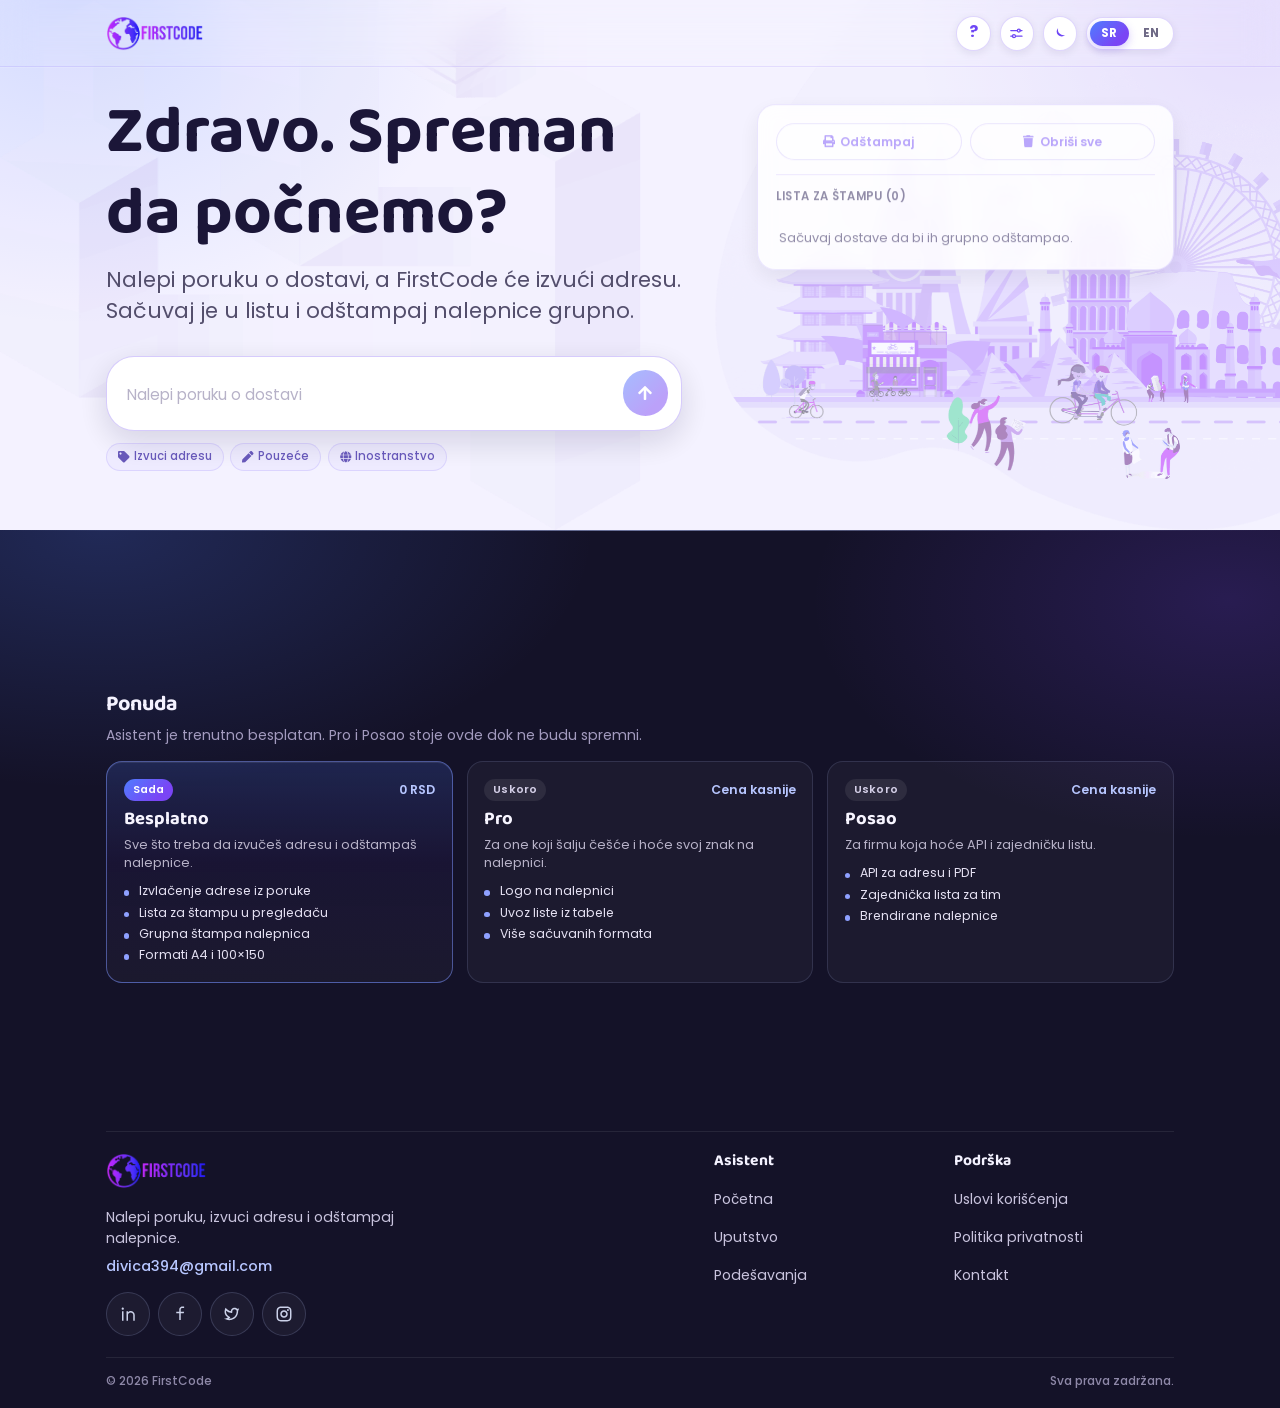
==== commit be88eb4a: "Move print settings to their own page and put list actions in that spot. The format picker now lives" ====
--- a/index.html
+++ b/index.html
@@ -102,6 +102,7 @@
     <link href="assets/css/index.css" rel="stylesheet" />
     <script>
       if (location.hash === "#uputstvo") location.replace("guide.html");
+      if (location.hash === "#podesavanja") location.replace("settings.html");
     </script>
 
   </head>
@@ -120,6 +121,14 @@
             <a class="guide-help" href="guide.html" data-i18n-aria="guideJump" aria-label="Kako se koristi">
               <span class="guide-help-mark" aria-hidden="true">?</span>
               <span class="guide-help-tip" data-i18n="guideJump">Kako se koristi</span>
+            </a>
+            <a class="guide-help" href="settings.html" data-i18n-aria="settings" aria-label="Podešavanja">
+              <svg viewBox="0 0 24 24" aria-hidden="true" focusable="false">
+                <path fill="none" stroke="currentColor" stroke-linecap="round" stroke-width="1.8" d="M4 8h9M17 8h3M4 16h3M11 16h9"/>
+                <circle cx="15.5" cy="8" r="2.15" fill="none" stroke="currentColor" stroke-width="1.8"/>
+                <circle cx="8.5" cy="16" r="2.15" fill="none" stroke="currentColor" stroke-width="1.8"/>
+              </svg>
+              <span class="guide-help-tip" data-i18n="settings">Podešavanja</span>
             </a>
             <button type="button" class="theme-toggle" aria-pressed="false" aria-label="Uključi tamnu temu" title="Uključi tamnu temu">
               <svg class="theme-icon-moon" viewBox="0 0 24 24" aria-hidden="true" focusable="false">
@@ -179,28 +188,13 @@
 
             <div class="col-12 col-md-10 col-lg-5 agent-side">
               <div id="savedPanel" class="saved-panel" data-zanim-xs='{"delay":0.7}' data-zanim-trigger="scroll">
-                <div id="printSettings" class="print-settings">
-                  <button id="printSettingsToggle" class="print-settings-toggle" type="button" aria-expanded="false" aria-controls="printSettingsBody">
-                    <span class="print-settings-toggle-main">
-                      <i class="fas fa-sliders-h" aria-hidden="true"></i>
-                      <span data-i18n="settings">Podešavanja</span>
-                    </span>
-                    <span id="printSettingsSummary" class="print-settings-summary">Premium</span>
-                    <i class="fas fa-chevron-down print-settings-chevron" aria-hidden="true"></i>
-                  </button>
-                  <div id="printSettingsBody" class="print-settings-body">
-                    <label for="printFormat">
-                      <span data-i18n="format">Format</span>
-                      <select id="printFormat">
-                        <option value="PREMIUM_A4_2x3">Premium A4 (2×3)</option>
-                        <option value="CLASSIC_A4_2x3">Classic A4 (2×3)</option>
-                        <option value="MODERN_A4_2x4">Modern A4 (2×4)</option>
-                        <option value="A4_4x2">A4 2×3 labels</option>
-                        <option value="A4_3x3">A4 3×5 labels</option>
-                        <option value="LABEL_100x150">Label 100×150 mm</option>
-                      </select>
-                    </label>
-                  </div>
+                <div id="savedActions" class="saved-panel-actions">
+                  <button id="printSaved" class="action-btn" type="button" disabled>
+                    <i class="fas fa-print" aria-hidden="true"></i> <span data-i18n="print">Odštampaj</span>
+                  </button>
+                  <button id="clearSaved" class="action-btn" type="button" disabled>
+                    <i class="fas fa-trash" aria-hidden="true"></i> <span data-i18n="deleteAll">Obriši sve</span>
+                  </button>
                 </div>
 
                 <div class="saved-panel-header">
@@ -219,14 +213,6 @@
                       <i class="fas fa-chevron-right" aria-hidden="true"></i>
                     </button>
                   </div>
-                </div>
-                <div id="savedActions" class="saved-panel-actions is-empty">
-                  <button id="printSaved" class="action-btn" type="button" disabled>
-                    <i class="fas fa-print" aria-hidden="true"></i> <span data-i18n="print">Odštampaj</span>
-                  </button>
-                  <button id="clearSaved" class="action-btn" type="button" disabled>
-                    <i class="fas fa-trash" aria-hidden="true"></i> <span data-i18n="deleteAll">Obriši sve</span>
-                  </button>
                 </div>
               </div>
             </div>
@@ -267,6 +253,7 @@
                 <ul class="footer-links">
                   <li><a href="index.html" data-i18n="home">Početna</a></li>
                   <li><a href="guide.html" data-i18n="guideKicker">Uputstvo</a></li>
+                  <li><a href="settings.html" data-i18n="settings">Podešavanja</a></li>
                 </ul>
               </div>
               <div>
--- a/assets/css/index.css
+++ b/assets/css/index.css
@@ -429,103 +429,6 @@
   text-align: left;
 }
 
-.print-settings {
-  margin-bottom: 0.85rem;
-  padding-bottom: 0.85rem;
-  border-bottom: 1px solid var(--fc-border-faint);
-}
-
-.print-settings-toggle {
-  display: flex;
-  align-items: center;
-  justify-content: space-between;
-  gap: 0.65rem;
-  width: 100%;
-  margin: 0;
-  padding: 0.45rem 0.15rem;
-  border: 0;
-  background: transparent;
-  color: var(--fc-accent);
-  cursor: pointer;
-  text-align: left;
-}
-
-.print-settings-toggle-main {
-  display: inline-flex;
-  align-items: center;
-  gap: 0.45rem;
-  min-width: 0;
-  font: 600 0.8rem/1.2rem "Poppins", sans-serif;
-}
-
-.print-settings-toggle-main i {
-  font-size: 0.85rem;
-}
-
-.print-settings-summary {
-  flex: 1 1 auto;
-  min-width: 0;
-  overflow: hidden;
-  text-overflow: ellipsis;
-  white-space: nowrap;
-  color: var(--fc-muted);
-  font: 500 0.75rem/1.2rem "Poppins", sans-serif;
-  text-align: right;
-}
-
-.print-settings-chevron {
-  color: var(--fc-placeholder);
-  font-size: 0.7rem;
-  transition: transform 0.18s ease;
-}
-
-.print-settings.is-open .print-settings-chevron {
-  transform: rotate(180deg);
-}
-
-.print-settings-body {
-  display: none;
-  grid-template-columns: 1fr;
-  gap: 0.65rem;
-  padding-top: 0.65rem;
-}
-
-.print-settings.is-open .print-settings-body {
-  display: grid;
-}
-
-.print-settings label,
-.print-settings-field {
-  display: grid;
-  gap: 0.3rem;
-  margin: 0;
-}
-
-.print-settings label,
-.print-settings-label {
-  color: var(--fc-lang-idle);
-  font: 600 0.72rem/1rem "Poppins", sans-serif;
-  text-transform: uppercase;
-  letter-spacing: 0.03em;
-}
-
-.print-settings select {
-  width: 100%;
-  border: 1px solid var(--fc-border);
-  border-radius: 0.75rem;
-  background: var(--fc-surface);
-  color: var(--fc-heading);
-  padding: 0.45rem 0.65rem;
-  font: 500 0.8rem/1.2rem "Poppins", sans-serif;
-  outline: none;
-  cursor: pointer;
-}
-
-.print-settings select:focus {
-  border-color: var(--fc-accent);
-  box-shadow: 0 0 0 3px var(--fc-ring);
-}
-
 .navbar-bar {
   display: flex;
   align-items: center;
@@ -565,6 +468,17 @@
 .guide-help-mark {
   font: 700 1rem/1 "Poppins", sans-serif;
   transform: translateY(-0.04rem);
+}
+
+.guide-help svg {
+  width: 1.05rem;
+  height: 1.05rem;
+}
+
+.guide-help[aria-current="page"] {
+  background: var(--fc-gradient);
+  color: var(--fc-on-accent);
+  border-color: transparent;
 }
 
 .guide-help:hover,
@@ -635,6 +549,20 @@
   .guide-help:focus-visible .guide-help-tip {
     transform: translateY(0);
   }
+
+  .navbar-tools {
+    gap: 0.35rem;
+  }
+
+  .guide-help,
+  .theme-toggle {
+    width: 1.95rem;
+    height: 1.95rem;
+  }
+
+  .lang-toggle {
+    width: 4.7rem;
+  }
 }
 
 .lang-toggle {
@@ -673,18 +601,6 @@
   background: var(--fc-lang-hover-bg);
 }
 
-@media (min-width: 992px) {
-  .print-settings-toggle {
-    display: none;
-  }
-
-  .print-settings-body,
-  .print-settings.is-open .print-settings-body {
-    display: grid;
-    padding-top: 0;
-  }
-}
-
 .saved-empty {
   margin: 0;
   padding: 0.85rem 0.2rem 0.2rem;
@@ -733,14 +649,24 @@
 }
 
 .saved-panel-actions {
-  display: flex;
-  flex-wrap: wrap;
-  gap: 0.4rem;
-  margin-top: 0.75rem;
-}
-
-.saved-panel-actions.is-empty {
-  display: none;
+  display: grid;
+  grid-template-columns: 1fr 1fr;
+  gap: 0.5rem;
+  margin: 0 0 0.85rem;
+  padding-bottom: 0.85rem;
+  border-bottom: 1px solid var(--fc-border-faint);
+}
+
+.saved-panel-actions .action-btn {
+  justify-content: center;
+  width: 100%;
+  min-width: 0;
+  min-height: 2.35rem;
+}
+
+.saved-panel-actions .action-btn:disabled:hover {
+  background: var(--fc-surface);
+  color: var(--fc-accent);
 }
 
 .saved-list {
@@ -832,12 +758,6 @@
   }
 }
 
-@media (max-width: 575.98px) {
-  .print-settings.is-open .print-settings-body {
-    grid-template-columns: 1fr;
-  }
-}
-
 .saved-item {
   display: flex;
   align-items: center;
@@ -1372,12 +1292,16 @@
     display: grid;
     grid-template-columns: 1fr 1fr;
     gap: 0.5rem;
+  }
+
+  .delivery-card-actions {
     margin-top: 0.75rem;
   }
 
   .saved-panel-actions {
-    padding-top: 0.75rem;
-    border-top: 1px solid var(--fc-border-faint);
+    margin-top: 0;
+    padding-top: 0;
+    border-top: 0;
   }
 
   .delivery-card-actions .action-btn,
@@ -2219,6 +2143,79 @@
   }
 }
 
+.settings-formats {
+  display: grid;
+  grid-template-columns: 1fr;
+  gap: 0.55rem;
+  min-inline-size: 0;
+  margin: 1.2rem 0 0;
+  padding: 0;
+  border: 0;
+}
+
+.settings-format {
+  display: flex;
+  align-items: center;
+  gap: 0.75rem;
+  margin: 0;
+  padding: 0.9rem 1rem;
+  border: 1px solid var(--fc-border-faint);
+  border-radius: 1rem;
+  background: var(--fc-surface);
+  color: var(--fc-heading);
+  cursor: pointer;
+  transition: border-color 0.18s ease, box-shadow 0.18s ease, background 0.18s ease;
+}
+
+.settings-format:hover {
+  border-color: var(--fc-accent);
+}
+
+.settings-format.is-selected {
+  border-color: var(--fc-accent);
+  background: var(--fc-surface-tint);
+  box-shadow: 0 0 0 3px var(--fc-ring);
+}
+
+.settings-format:focus-within {
+  outline: 2px solid var(--fc-accent);
+  outline-offset: 2px;
+}
+
+.settings-format input {
+  width: 1.05rem;
+  height: 1.05rem;
+  flex: 0 0 auto;
+  margin: 0;
+  appearance: none;
+  border: 2px solid var(--fc-accent);
+  border-radius: 50%;
+  background: var(--fc-surface);
+}
+
+.settings-format input:checked {
+  background:
+    radial-gradient(circle, var(--fc-accent) 0 42%, transparent 46%),
+    var(--fc-surface);
+}
+
+.settings-format strong {
+  display: block;
+  font: 600 0.92rem/1.3rem "Poppins", sans-serif;
+}
+
+.settings-note {
+  margin: 0.95rem 0 0;
+  color: var(--fc-label);
+  font: 400 0.8rem/1.45rem "Poppins", sans-serif;
+}
+
+@media (min-width: 768px) {
+  .settings-formats {
+    grid-template-columns: 1fr 1fr;
+  }
+}
+
 .pdf-print-frame {
   position: fixed;
   width: 0;
